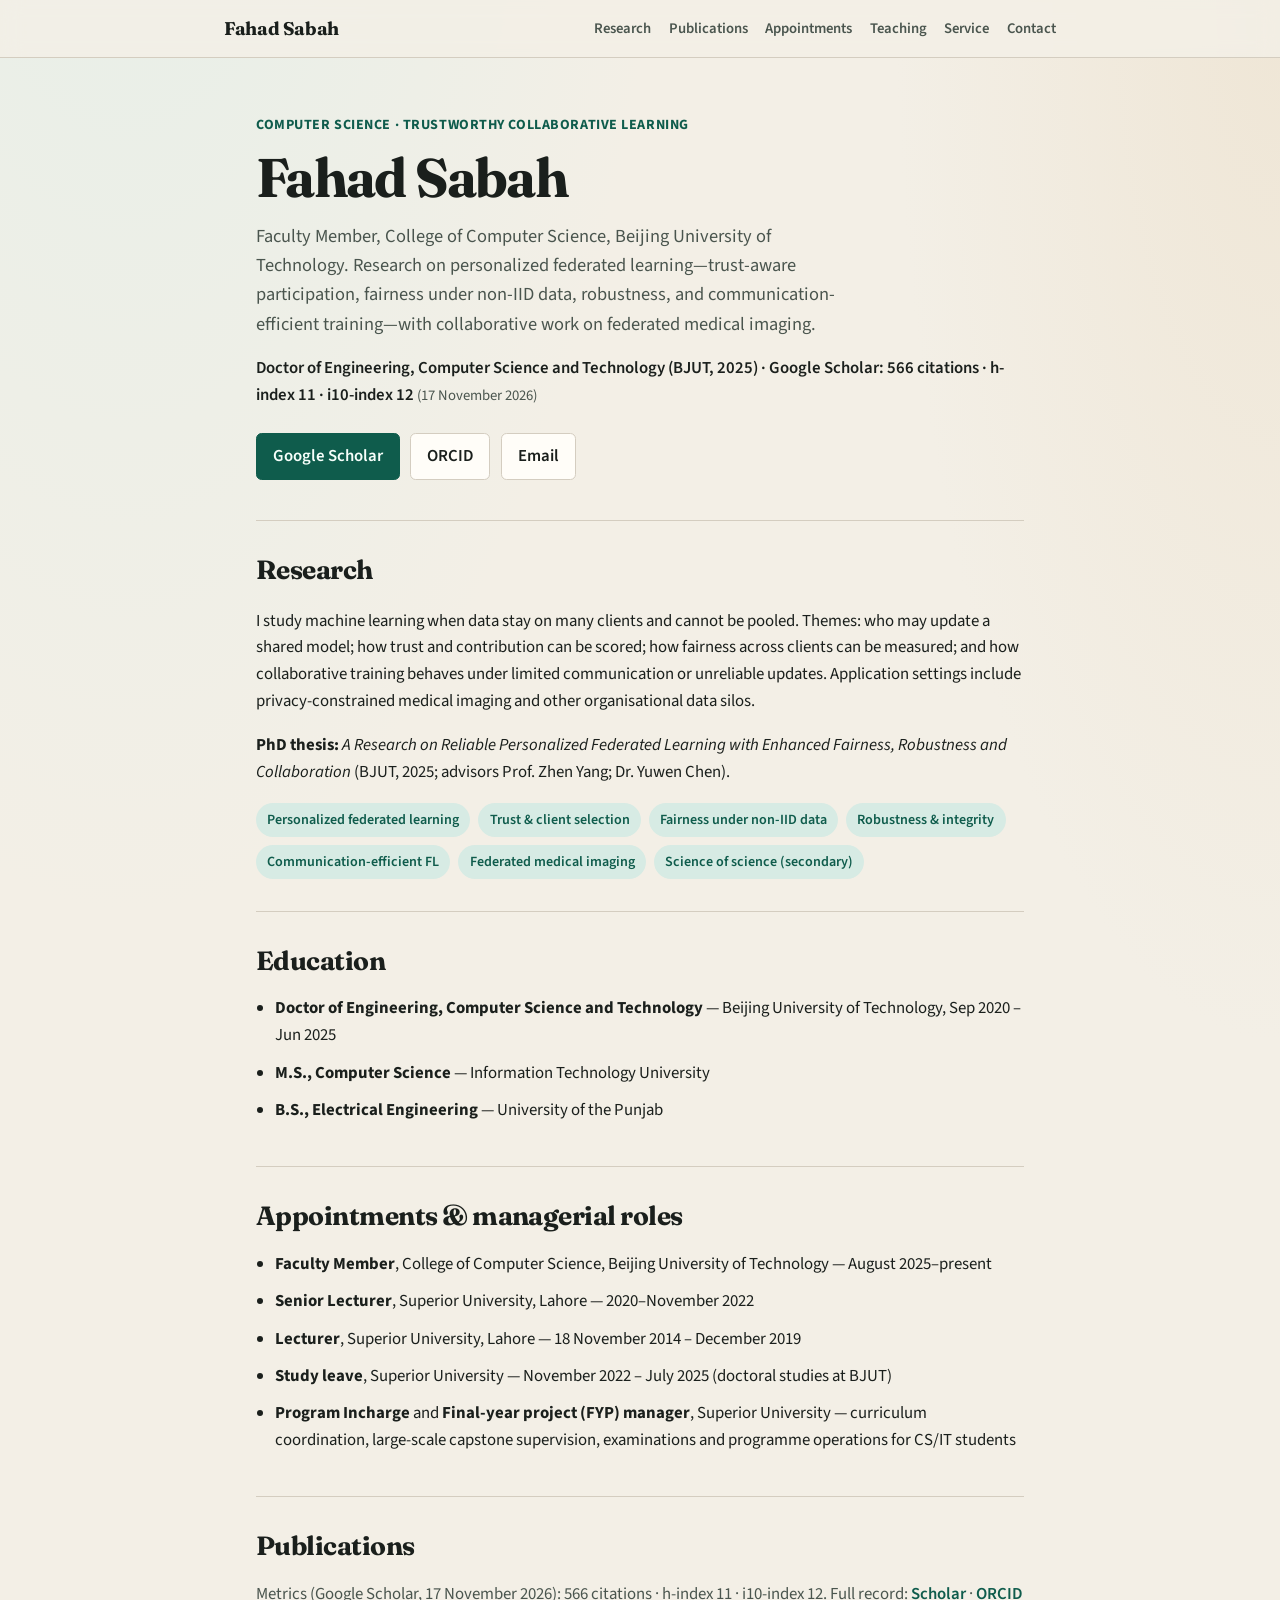
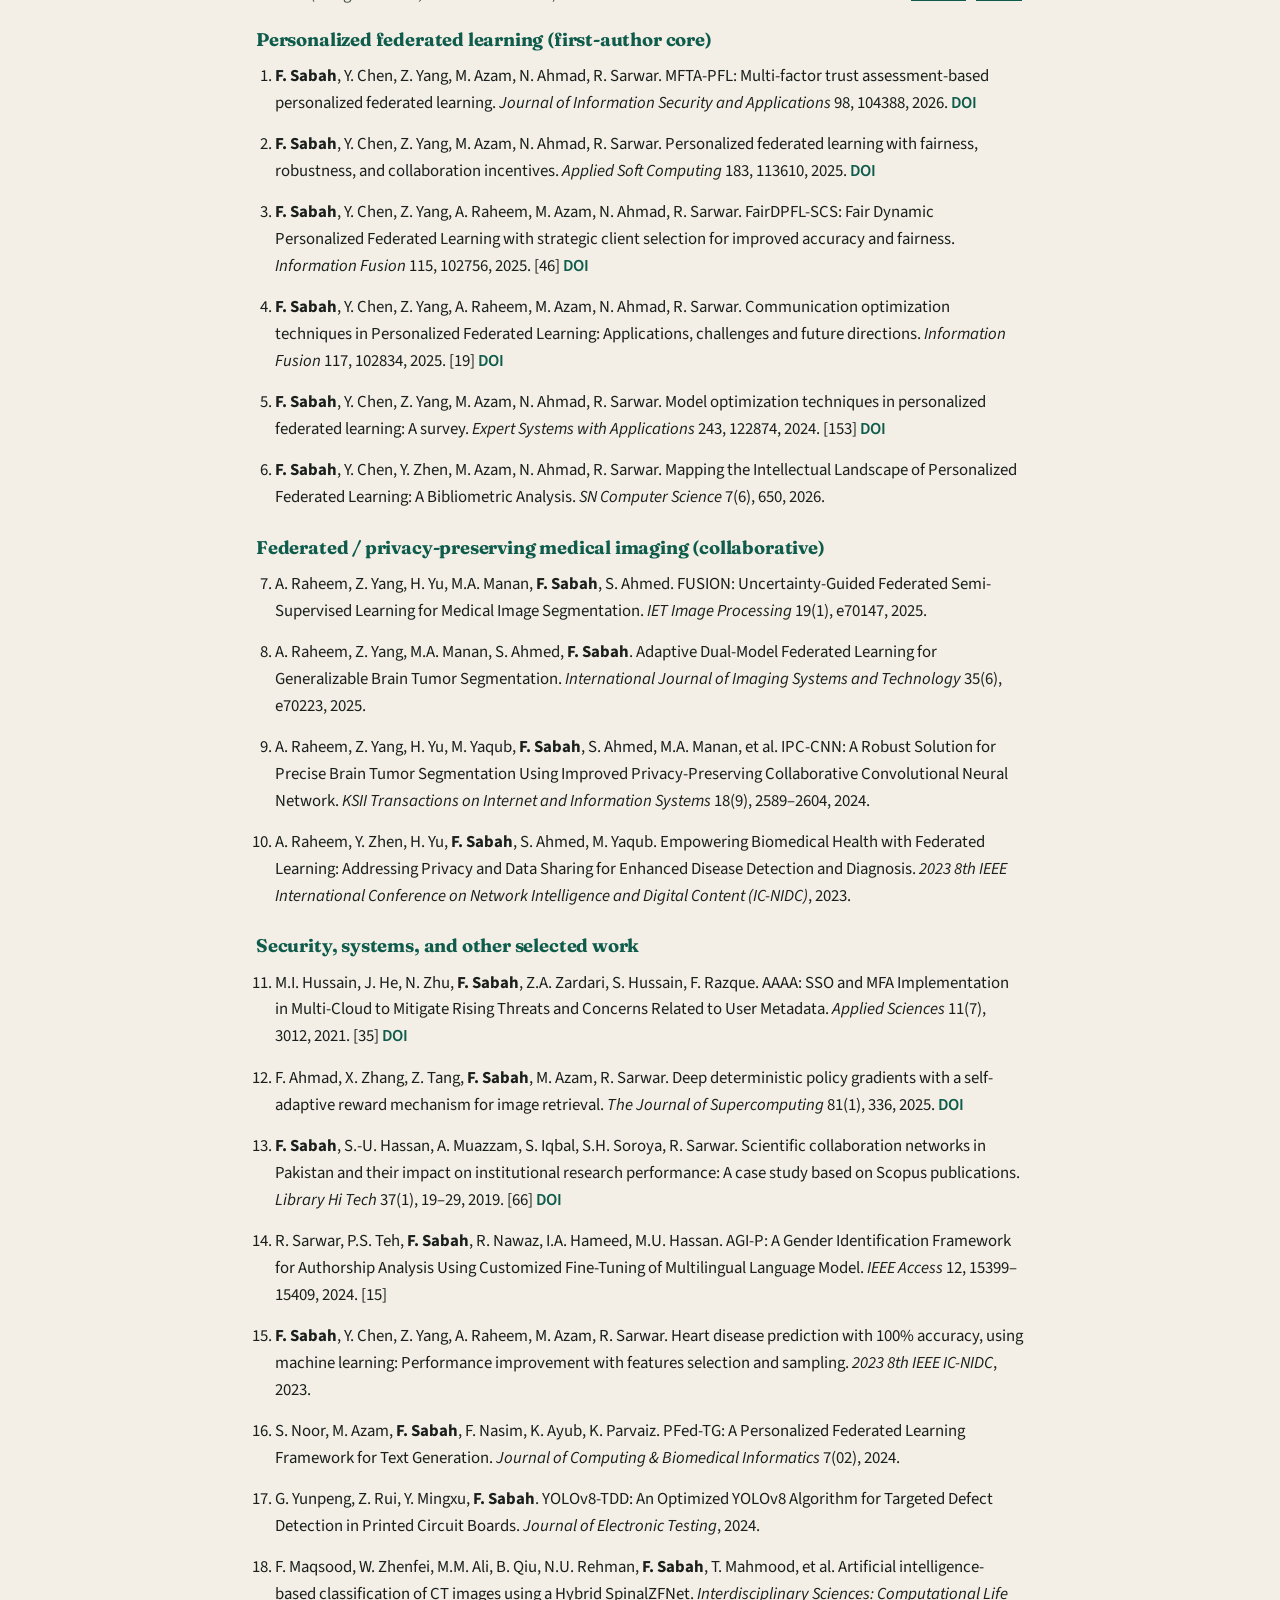
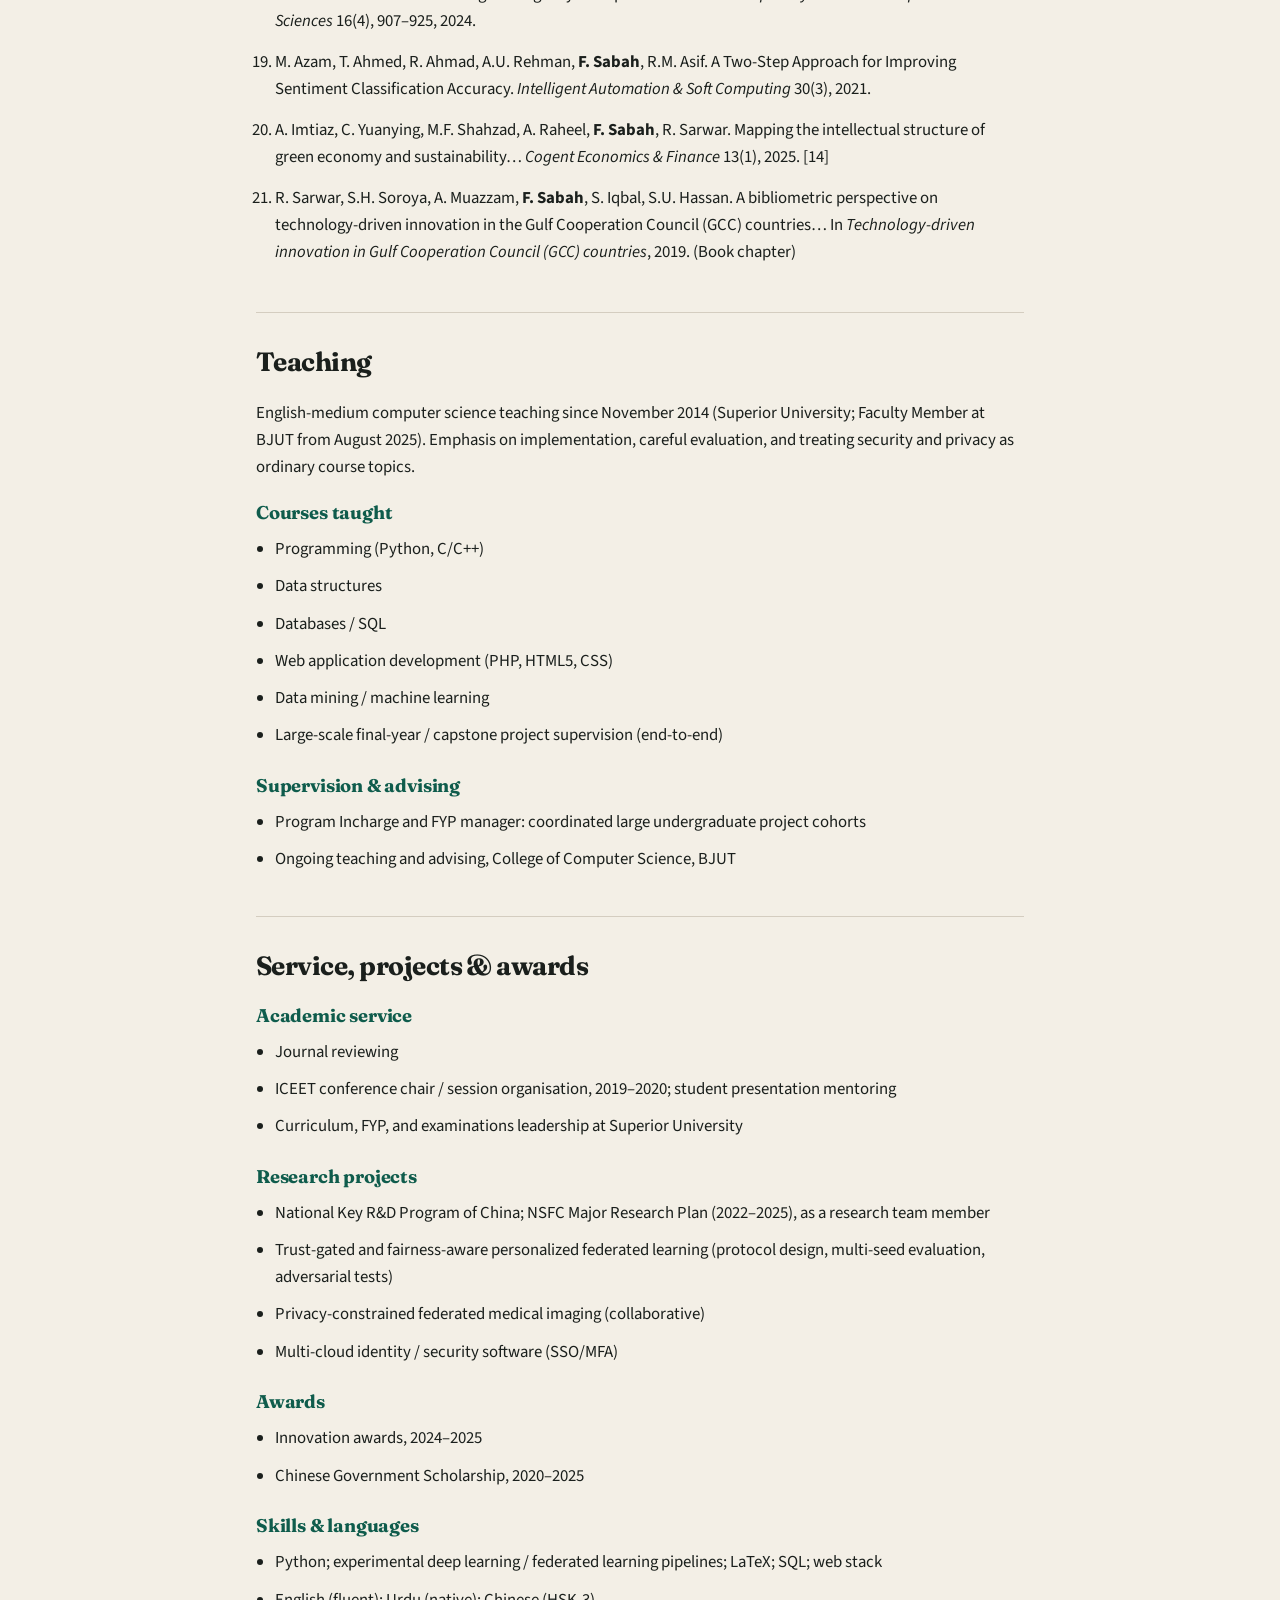
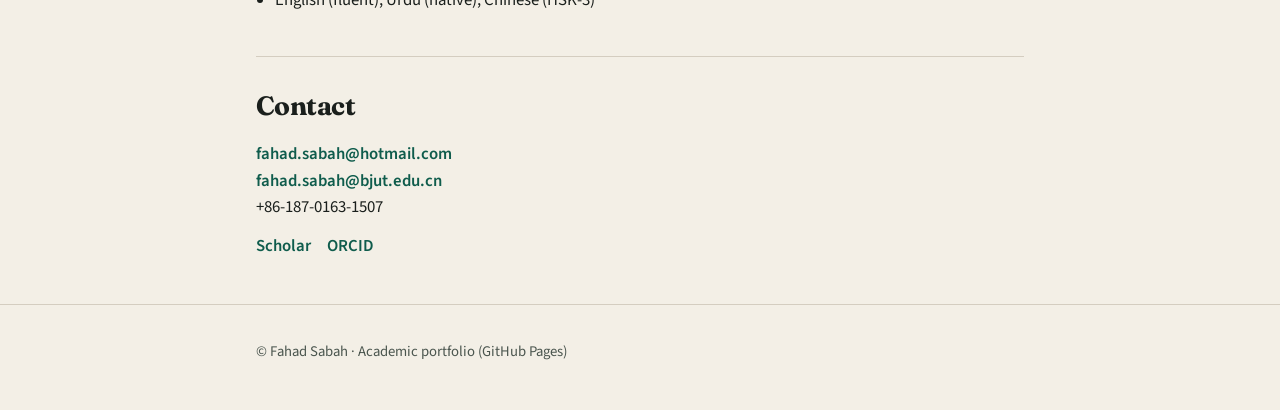
==== index.html @ 57307873 "Add academic portfolio site" ====
<!DOCTYPE html>
<html lang="en">
<head>
  <meta charset="utf-8" />
  <meta name="viewport" content="width=device-width, initial-scale=1" />
  <title>Fahad Sabah — Computer Science · Trustworthy Collaborative ML</title>
  <meta name="description" content="Fahad Sabah — Doctor of Engineering in Computer Science. Personalized federated learning, trust, fairness, and robustness. Faculty Member, Beijing University of Technology." />
  <link rel="preconnect" href="https://fonts.googleapis.com" />
  <link rel="preconnect" href="https://fonts.gstatic.com" crossorigin />
  <link href="https://fonts.googleapis.com/css2?family=Fraunces:opsz,wght@9..144,500;9..144,700&family=Source+Sans+3:wght@400;600;700&display=swap" rel="stylesheet" />
  <link rel="stylesheet" href="styles.css" />
</head>
<body>
  <header class="site-header">
    <div class="wrap">
      <p class="brand">Fahad Sabah</p>
      <nav aria-label="Primary">
        <a href="#research">Research</a>
        <a href="#publications">Publications</a>
        <a href="#appointments">Appointments</a>
        <a href="#teaching">Teaching</a>
        <a href="#service">Service</a>
        <a href="#contact">Contact</a>
      </nav>
    </div>
  </header>

  <main>
    <section class="hero wrap">
      <p class="eyebrow">Computer Science · Trustworthy Collaborative Learning</p>
      <h1>Fahad Sabah</h1>
      <p class="lede">
        Faculty Member, College of Computer Science, Beijing University of Technology.
        Research on personalized federated learning—trust-aware participation, fairness under non-IID data,
        robustness, and communication-efficient training—with collaborative work on federated medical imaging.
      </p>
      <p class="meta">
        Doctor of Engineering, Computer Science and Technology (BJUT, 2025) ·
        Google Scholar: 566 citations · h-index 11 · i10-index 12
        <span class="meta-note">(17 November 2026)</span>
      </p>
      <div class="cta">
        <a class="btn primary" href="https://scholar.google.com/citations?user=o41wvoGBicEC">Google Scholar</a>
        <a class="btn" href="https://orcid.org/0000-0003-1558-2616">ORCID</a>
        <a class="btn" href="mailto:fahad.sabah@hotmail.com">Email</a>
      </div>
    </section>

    <section id="research" class="wrap section">
      <h2>Research</h2>
      <p>
        I study machine learning when data stay on many clients and cannot be pooled.
        Themes: who may update a shared model; how trust and contribution can be scored;
        how fairness across clients can be measured; and how collaborative training behaves under
        limited communication or unreliable updates. Application settings include privacy-constrained
        medical imaging and other organisational data silos.
      </p>
      <p>
        <strong>PhD thesis:</strong>
        <em>A Research on Reliable Personalized Federated Learning with Enhanced Fairness, Robustness and Collaboration</em>
        (BJUT, 2025; advisors Prof. Zhen Yang; Dr. Yuwen Chen).
      </p>
      <ul class="chips">
        <li>Personalized federated learning</li>
        <li>Trust &amp; client selection</li>
        <li>Fairness under non-IID data</li>
        <li>Robustness &amp; integrity</li>
        <li>Communication-efficient FL</li>
        <li>Federated medical imaging</li>
        <li>Science of science (secondary)</li>
      </ul>
    </section>

    <section id="education" class="wrap section">
      <h2>Education</h2>
      <ul class="timeline">
        <li>
          <strong>Doctor of Engineering, Computer Science and Technology</strong> —
          Beijing University of Technology, Sep 2020 – Jun 2025
        </li>
        <li>
          <strong>M.S., Computer Science</strong> — Information Technology University
        </li>
        <li>
          <strong>B.S., Electrical Engineering</strong> — University of the Punjab
        </li>
      </ul>
    </section>

    <section id="appointments" class="wrap section">
      <h2>Appointments &amp; managerial roles</h2>
      <ul class="timeline">
        <li>
          <strong>Faculty Member</strong>, College of Computer Science, Beijing University of Technology —
          August 2025–present
        </li>
        <li>
          <strong>Senior Lecturer</strong>, Superior University, Lahore — 2020–November 2022
        </li>
        <li>
          <strong>Lecturer</strong>, Superior University, Lahore — 18 November 2014 – December 2019
        </li>
        <li>
          <strong>Study leave</strong>, Superior University — November 2022 – July 2025
          (doctoral studies at BJUT)
        </li>
        <li>
          <strong>Program Incharge</strong> and <strong>Final-year project (FYP) manager</strong>,
          Superior University — curriculum coordination, large-scale capstone supervision,
          examinations and programme operations for CS/IT students
        </li>
      </ul>
    </section>

    <section id="publications" class="wrap section">
      <h2>Publications</h2>
      <p class="more" style="margin-top:0">
        Metrics (Google Scholar, 17 November 2026): 566 citations · h-index 11 · i10-index 12.
        Full record:
        <a href="https://scholar.google.com/citations?user=o41wvoGBicEC">Scholar</a> ·
        <a href="https://orcid.org/0000-0003-1558-2616">ORCID</a>
      </p>

      <h3>Personalized federated learning (first-author core)</h3>
      <ol class="pubs">
        <li>
          <strong>F. Sabah</strong>, Y. Chen, Z. Yang, M. Azam, N. Ahmad, R. Sarwar.
          MFTA-PFL: Multi-factor trust assessment-based personalized federated learning.
          <em>Journal of Information Security and Applications</em> 98, 104388, 2026.
          <a href="https://doi.org/10.1016/j.jisa.2026.104388">DOI</a>
        </li>
        <li>
          <strong>F. Sabah</strong>, Y. Chen, Z. Yang, M. Azam, N. Ahmad, R. Sarwar.
          Personalized federated learning with fairness, robustness, and collaboration incentives.
          <em>Applied Soft Computing</em> 183, 113610, 2025.
          <a href="https://doi.org/10.1016/j.asoc.2025.113610">DOI</a>
        </li>
        <li>
          <strong>F. Sabah</strong>, Y. Chen, Z. Yang, A. Raheem, M. Azam, N. Ahmad, R. Sarwar.
          FairDPFL-SCS: Fair Dynamic Personalized Federated Learning with strategic client selection for improved accuracy and fairness.
          <em>Information Fusion</em> 115, 102756, 2025. [46]
          <a href="https://doi.org/10.1016/j.inffus.2024.102756">DOI</a>
        </li>
        <li>
          <strong>F. Sabah</strong>, Y. Chen, Z. Yang, A. Raheem, M. Azam, N. Ahmad, R. Sarwar.
          Communication optimization techniques in Personalized Federated Learning: Applications, challenges and future directions.
          <em>Information Fusion</em> 117, 102834, 2025. [19]
          <a href="https://doi.org/10.1016/j.inffus.2024.102834">DOI</a>
        </li>
        <li>
          <strong>F. Sabah</strong>, Y. Chen, Z. Yang, M. Azam, N. Ahmad, R. Sarwar.
          Model optimization techniques in personalized federated learning: A survey.
          <em>Expert Systems with Applications</em> 243, 122874, 2024. [153]
          <a href="https://doi.org/10.1016/j.eswa.2023.122874">DOI</a>
        </li>
        <li>
          <strong>F. Sabah</strong>, Y. Chen, Y. Zhen, M. Azam, N. Ahmad, R. Sarwar.
          Mapping the Intellectual Landscape of Personalized Federated Learning: A Bibliometric Analysis.
          <em>SN Computer Science</em> 7(6), 650, 2026.
        </li>
      </ol>

      <h3>Federated / privacy-preserving medical imaging (collaborative)</h3>
      <ol class="pubs" start="7">
        <li>
          A. Raheem, Z. Yang, H. Yu, M.A. Manan, <strong>F. Sabah</strong>, S. Ahmed.
          FUSION: Uncertainty-Guided Federated Semi-Supervised Learning for Medical Image Segmentation.
          <em>IET Image Processing</em> 19(1), e70147, 2025.
        </li>
        <li>
          A. Raheem, Z. Yang, M.A. Manan, S. Ahmed, <strong>F. Sabah</strong>.
          Adaptive Dual-Model Federated Learning for Generalizable Brain Tumor Segmentation.
          <em>International Journal of Imaging Systems and Technology</em> 35(6), e70223, 2025.
        </li>
        <li>
          A. Raheem, Z. Yang, H. Yu, M. Yaqub, <strong>F. Sabah</strong>, S. Ahmed, M.A. Manan, et al.
          IPC-CNN: A Robust Solution for Precise Brain Tumor Segmentation Using Improved Privacy-Preserving Collaborative Convolutional Neural Network.
          <em>KSII Transactions on Internet and Information Systems</em> 18(9), 2589–2604, 2024.
        </li>
        <li>
          A. Raheem, Y. Zhen, H. Yu, <strong>F. Sabah</strong>, S. Ahmed, M. Yaqub.
          Empowering Biomedical Health with Federated Learning: Addressing Privacy and Data Sharing for Enhanced Disease Detection and Diagnosis.
          <em>2023 8th IEEE International Conference on Network Intelligence and Digital Content (IC-NIDC)</em>, 2023.
        </li>
      </ol>

      <h3>Security, systems, and other selected work</h3>
      <ol class="pubs" start="11">
        <li>
          M.I. Hussain, J. He, N. Zhu, <strong>F. Sabah</strong>, Z.A. Zardari, S. Hussain, F. Razque.
          AAAA: SSO and MFA Implementation in Multi-Cloud to Mitigate Rising Threats and Concerns Related to User Metadata.
          <em>Applied Sciences</em> 11(7), 3012, 2021. [35]
          <a href="https://doi.org/10.3390/app11073012">DOI</a>
        </li>
        <li>
          F. Ahmad, X. Zhang, Z. Tang, <strong>F. Sabah</strong>, M. Azam, R. Sarwar.
          Deep deterministic policy gradients with a self-adaptive reward mechanism for image retrieval.
          <em>The Journal of Supercomputing</em> 81(1), 336, 2025.
          <a href="https://doi.org/10.1007/s11227-024-06764-9">DOI</a>
        </li>
        <li>
          <strong>F. Sabah</strong>, S.-U. Hassan, A. Muazzam, S. Iqbal, S.H. Soroya, R. Sarwar.
          Scientific collaboration networks in Pakistan and their impact on institutional research performance: A case study based on Scopus publications.
          <em>Library Hi Tech</em> 37(1), 19–29, 2019. [66]
          <a href="https://doi.org/10.1108/LHT-03-2018-0036">DOI</a>
        </li>
        <li>
          R. Sarwar, P.S. Teh, <strong>F. Sabah</strong>, R. Nawaz, I.A. Hameed, M.U. Hassan.
          AGI-P: A Gender Identification Framework for Authorship Analysis Using Customized Fine-Tuning of Multilingual Language Model.
          <em>IEEE Access</em> 12, 15399–15409, 2024. [15]
        </li>
        <li>
          <strong>F. Sabah</strong>, Y. Chen, Z. Yang, A. Raheem, M. Azam, R. Sarwar.
          Heart disease prediction with 100% accuracy, using machine learning: Performance improvement with features selection and sampling.
          <em>2023 8th IEEE IC-NIDC</em>, 2023.
        </li>
        <li>
          S. Noor, M. Azam, <strong>F. Sabah</strong>, F. Nasim, K. Ayub, K. Parvaiz.
          PFed-TG: A Personalized Federated Learning Framework for Text Generation.
          <em>Journal of Computing &amp; Biomedical Informatics</em> 7(02), 2024.
        </li>
        <li>
          G. Yunpeng, Z. Rui, Y. Mingxu, <strong>F. Sabah</strong>.
          YOLOv8-TDD: An Optimized YOLOv8 Algorithm for Targeted Defect Detection in Printed Circuit Boards.
          <em>Journal of Electronic Testing</em>, 2024.
        </li>
        <li>
          F. Maqsood, W. Zhenfei, M.M. Ali, B. Qiu, N.U. Rehman, <strong>F. Sabah</strong>, T. Mahmood, et al.
          Artificial intelligence-based classification of CT images using a Hybrid SpinalZFNet.
          <em>Interdisciplinary Sciences: Computational Life Sciences</em> 16(4), 907–925, 2024.
        </li>
        <li>
          M. Azam, T. Ahmed, R. Ahmad, A.U. Rehman, <strong>F. Sabah</strong>, R.M. Asif.
          A Two-Step Approach for Improving Sentiment Classification Accuracy.
          <em>Intelligent Automation &amp; Soft Computing</em> 30(3), 2021.
        </li>
        <li>
          A. Imtiaz, C. Yuanying, M.F. Shahzad, A. Raheel, <strong>F. Sabah</strong>, R. Sarwar.
          Mapping the intellectual structure of green economy and sustainability…
          <em>Cogent Economics &amp; Finance</em> 13(1), 2025. [14]
        </li>
        <li>
          R. Sarwar, S.H. Soroya, A. Muazzam, <strong>F. Sabah</strong>, S. Iqbal, S.U. Hassan.
          A bibliometric perspective on technology-driven innovation in the Gulf Cooperation Council (GCC) countries…
          In <em>Technology-driven innovation in Gulf Cooperation Council (GCC) countries</em>, 2019. (Book chapter)
        </li>
      </ol>
    </section>

    <section id="teaching" class="wrap section">
      <h2>Teaching</h2>
      <p>
        English-medium computer science teaching since November 2014 (Superior University;
        Faculty Member at BJUT from August 2025). Emphasis on implementation, careful evaluation,
        and treating security and privacy as ordinary course topics.
      </p>
      <h3>Courses taught</h3>
      <ul class="timeline">
        <li>Programming (Python, C/C++)</li>
        <li>Data structures</li>
        <li>Databases / SQL</li>
        <li>Web application development (PHP, HTML5, CSS)</li>
        <li>Data mining / machine learning</li>
        <li>Large-scale final-year / capstone project supervision (end-to-end)</li>
      </ul>
      <h3>Supervision &amp; advising</h3>
      <ul class="timeline">
        <li>Program Incharge and FYP manager: coordinated large undergraduate project cohorts</li>
        <li>Ongoing teaching and advising, College of Computer Science, BJUT</li>
      </ul>
    </section>

    <section id="service" class="wrap section">
      <h2>Service, projects &amp; awards</h2>
      <h3>Academic service</h3>
      <ul class="timeline">
        <li>Journal reviewing</li>
        <li>ICEET conference chair / session organisation, 2019–2020; student presentation mentoring</li>
        <li>Curriculum, FYP, and examinations leadership at Superior University</li>
      </ul>
      <h3>Research projects</h3>
      <ul class="timeline">
        <li>
          National Key R&amp;D Program of China; NSFC Major Research Plan (2022–2025),
          as a research team member
        </li>
        <li>
          Trust-gated and fairness-aware personalized federated learning
          (protocol design, multi-seed evaluation, adversarial tests)
        </li>
        <li>Privacy-constrained federated medical imaging (collaborative)</li>
        <li>Multi-cloud identity / security software (SSO/MFA)</li>
      </ul>
      <h3>Awards</h3>
      <ul class="timeline">
        <li>Innovation awards, 2024–2025</li>
        <li>Chinese Government Scholarship, 2020–2025</li>
      </ul>
      <h3>Skills &amp; languages</h3>
      <ul class="timeline">
        <li>Python; experimental deep learning / federated learning pipelines; LaTeX; SQL; web stack</li>
        <li>English (fluent); Urdu (native); Chinese (HSK-3)</li>
      </ul>
    </section>

    <section id="contact" class="wrap section contact">
      <h2>Contact</h2>
      <p>
        <a href="mailto:fahad.sabah@hotmail.com">fahad.sabah@hotmail.com</a><br />
        <a href="mailto:fahad.sabah@bjut.edu.cn">fahad.sabah@bjut.edu.cn</a><br />
        +86-187-0163-1507
      </p>
      <p class="profiles">
        <a href="https://scholar.google.com/citations?user=o41wvoGBicEC">Scholar</a>
        <a href="https://orcid.org/0000-0003-1558-2616">ORCID</a>
      </p>
    </section>
  </main>

  <footer class="site-footer">
    <div class="wrap">
      <p>© Fahad Sabah · Academic portfolio (GitHub Pages)</p>
    </div>
  </footer>
</body>
</html>
---- styles.css ----
:root {
  --ink: #1a1f1c;
  --muted: #4a554e;
  --paper: #f3efe6;
  --panel: #fffdf8;
  --line: #d4cdc0;
  --accent: #0f5c4c;
  --accent-soft: #d7ebe4;
  --max: 48rem;
}

*,
*::before,
*::after {
  box-sizing: border-box;
}

html {
  scroll-behavior: smooth;
}

body {
  margin: 0;
  font-family: "Source Sans 3", "Segoe UI", sans-serif;
  font-size: 1.05rem;
  line-height: 1.6;
  color: var(--ink);
  background:
    radial-gradient(ellipse 80% 50% at 10% -10%, #e4efe9 0%, transparent 55%),
    radial-gradient(ellipse 60% 40% at 100% 0%, #efe6d6 0%, transparent 50%),
    var(--paper);
}

.wrap {
  width: min(100% - 2rem, var(--max));
  margin-inline: auto;
}

.site-header {
  position: sticky;
  top: 0;
  z-index: 10;
  backdrop-filter: blur(10px);
  background: color-mix(in srgb, var(--paper) 88%, transparent);
  border-bottom: 1px solid var(--line);
}

.site-header .wrap {
  display: flex;
  align-items: center;
  justify-content: space-between;
  gap: 1rem;
  padding: 0.85rem 0;
  width: min(100% - 2rem, 52rem);
}

.brand {
  margin: 0;
  font-family: Fraunces, Georgia, serif;
  font-weight: 700;
  font-size: 1.15rem;
  letter-spacing: -0.02em;
}

nav {
  display: flex;
  flex-wrap: wrap;
  gap: 0.85rem 1.1rem;
}

nav a {
  color: var(--muted);
  text-decoration: none;
  font-weight: 600;
  font-size: 0.92rem;
}

nav a:hover {
  color: var(--accent);
}

.hero {
  padding: 3.5rem 0 2.5rem;
}

.eyebrow {
  margin: 0 0 0.75rem;
  color: var(--accent);
  font-weight: 700;
  font-size: 0.88rem;
  letter-spacing: 0.04em;
  text-transform: uppercase;
}

h1 {
  margin: 0 0 0.85rem;
  font-family: Fraunces, Georgia, serif;
  font-size: clamp(2.4rem, 6vw, 3.4rem);
  line-height: 1.1;
  letter-spacing: -0.03em;
}

.lede {
  margin: 0 0 1rem;
  font-size: 1.15rem;
  color: var(--muted);
  max-width: 38rem;
}

.meta {
  margin: 0 0 1.5rem;
  color: var(--ink);
  font-weight: 600;
}

.meta-note {
  display: inline-block;
  font-weight: 400;
  color: var(--muted);
  font-size: 0.92rem;
}

.cta {
  display: flex;
  flex-wrap: wrap;
  gap: 0.65rem;
}

.btn {
  display: inline-block;
  padding: 0.55rem 1rem;
  border: 1px solid var(--line);
  border-radius: 0.35rem;
  background: var(--panel);
  color: var(--ink);
  text-decoration: none;
  font-weight: 600;
}

.btn:hover {
  border-color: var(--accent);
  color: var(--accent);
}

.btn.primary {
  background: var(--accent);
  border-color: var(--accent);
  color: #f7fffb;
}

.btn.primary:hover {
  filter: brightness(1.08);
  color: #fff;
}

.section {
  padding: 1.75rem 0 2rem;
  border-top: 1px solid var(--line);
}

h2 {
  margin: 0 0 0.85rem;
  font-family: Fraunces, Georgia, serif;
  font-size: 1.65rem;
  letter-spacing: -0.02em;
}

h3 {
  margin: 1.35rem 0 0.55rem;
  font-family: Fraunces, Georgia, serif;
  font-size: 1.15rem;
  letter-spacing: -0.01em;
  color: var(--accent);
}

.section h3:first-of-type {
  margin-top: 0.85rem;
}

.chips {
  display: flex;
  flex-wrap: wrap;
  gap: 0.5rem;
  list-style: none;
  padding: 0;
  margin: 1.1rem 0 0;
}

.chips li {
  padding: 0.35rem 0.7rem;
  background: var(--accent-soft);
  color: var(--accent);
  border-radius: 999px;
  font-size: 0.88rem;
  font-weight: 600;
}

.pubs {
  margin: 0;
  padding-left: 1.2rem;
}

.pubs li {
  margin-bottom: 0.9rem;
}

.pubs a {
  color: var(--accent);
  font-weight: 600;
  text-decoration: none;
}

.pubs a:hover {
  text-decoration: underline;
}

.more {
  margin-top: 1rem;
  color: var(--muted);
}

.more a {
  color: var(--accent);
  font-weight: 600;
}

.timeline {
  margin: 0;
  padding-left: 1.2rem;
}

.timeline li {
  margin-bottom: 0.65rem;
}

.contact p {
  margin: 0 0 0.75rem;
}

.contact a {
  color: var(--accent);
  font-weight: 600;
  text-decoration: none;
}

.profiles {
  display: flex;
  gap: 1rem;
}

.site-footer {
  border-top: 1px solid var(--line);
  padding: 1.25rem 0 2rem;
  color: var(--muted);
  font-size: 0.92rem;
}

@media (max-width: 640px) {
  .site-header .wrap {
    flex-direction: column;
    align-items: flex-start;
  }

  .hero {
    padding-top: 2.25rem;
  }
}
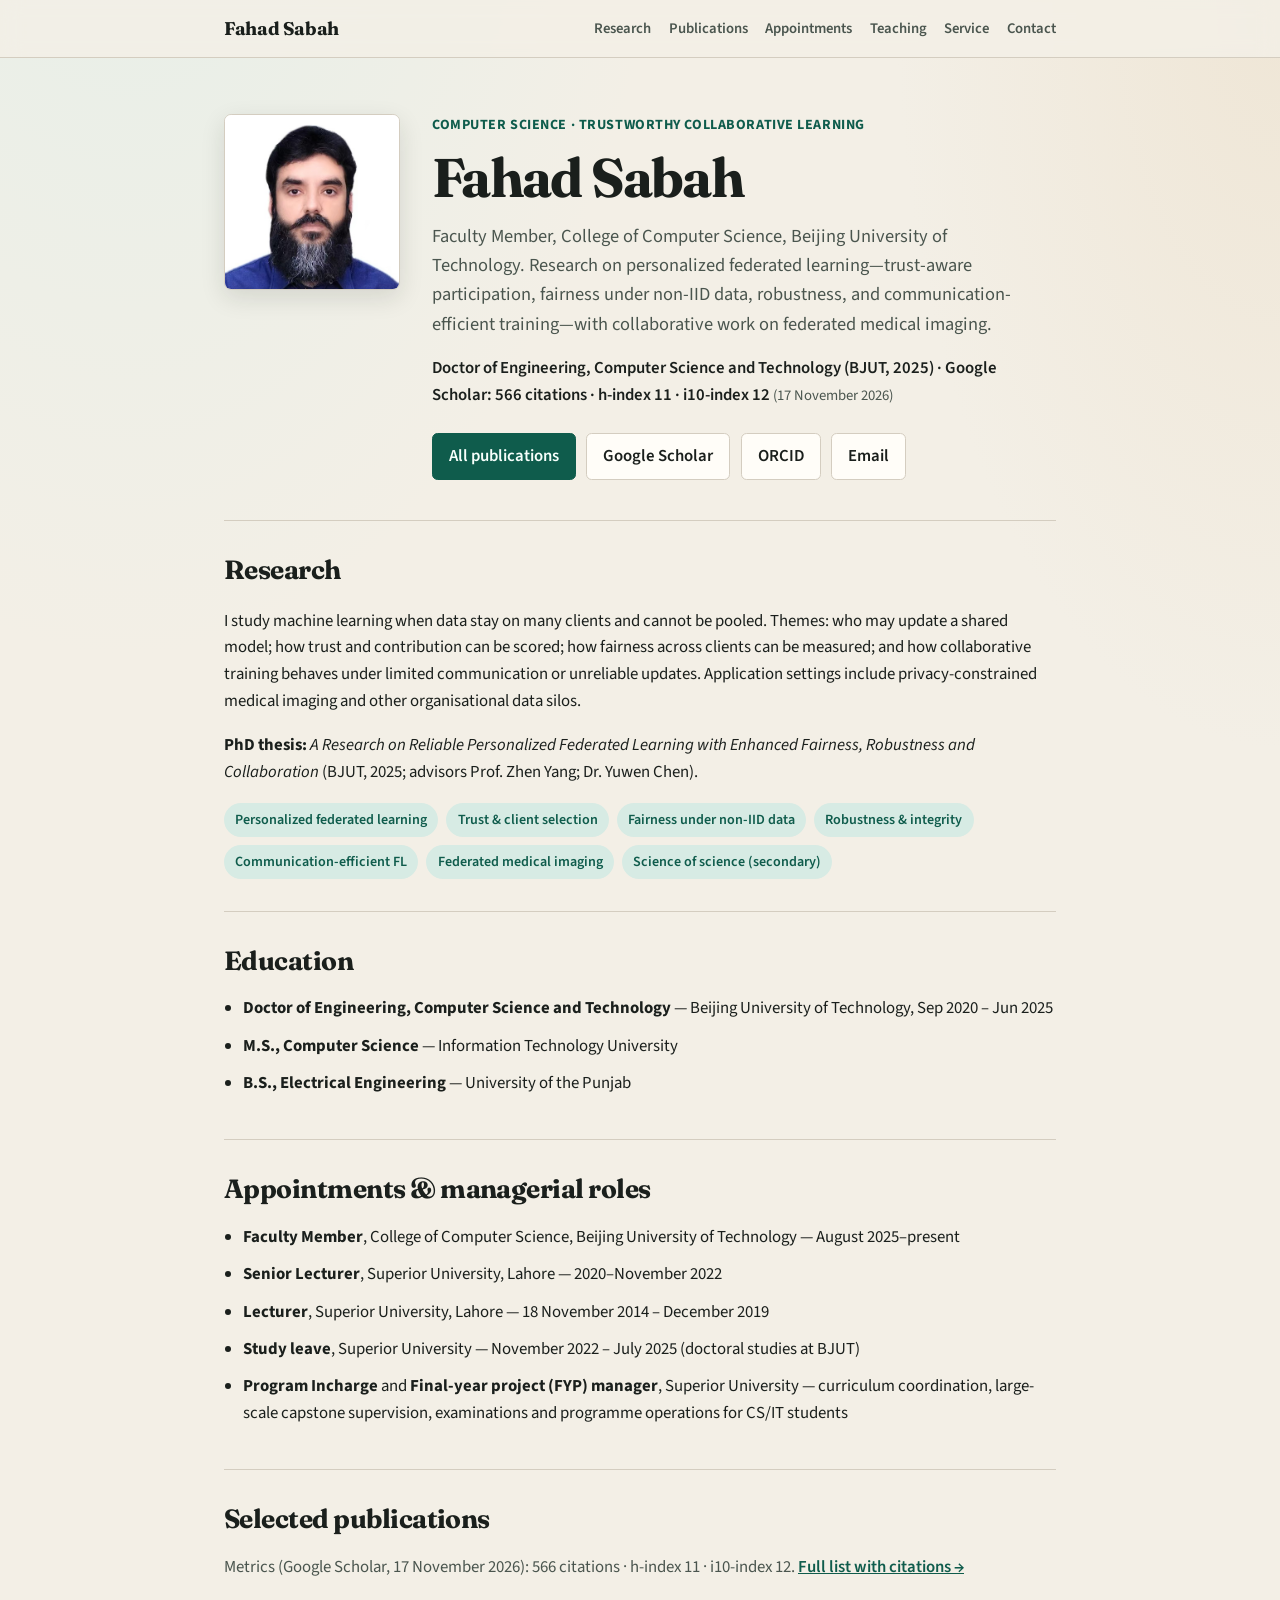
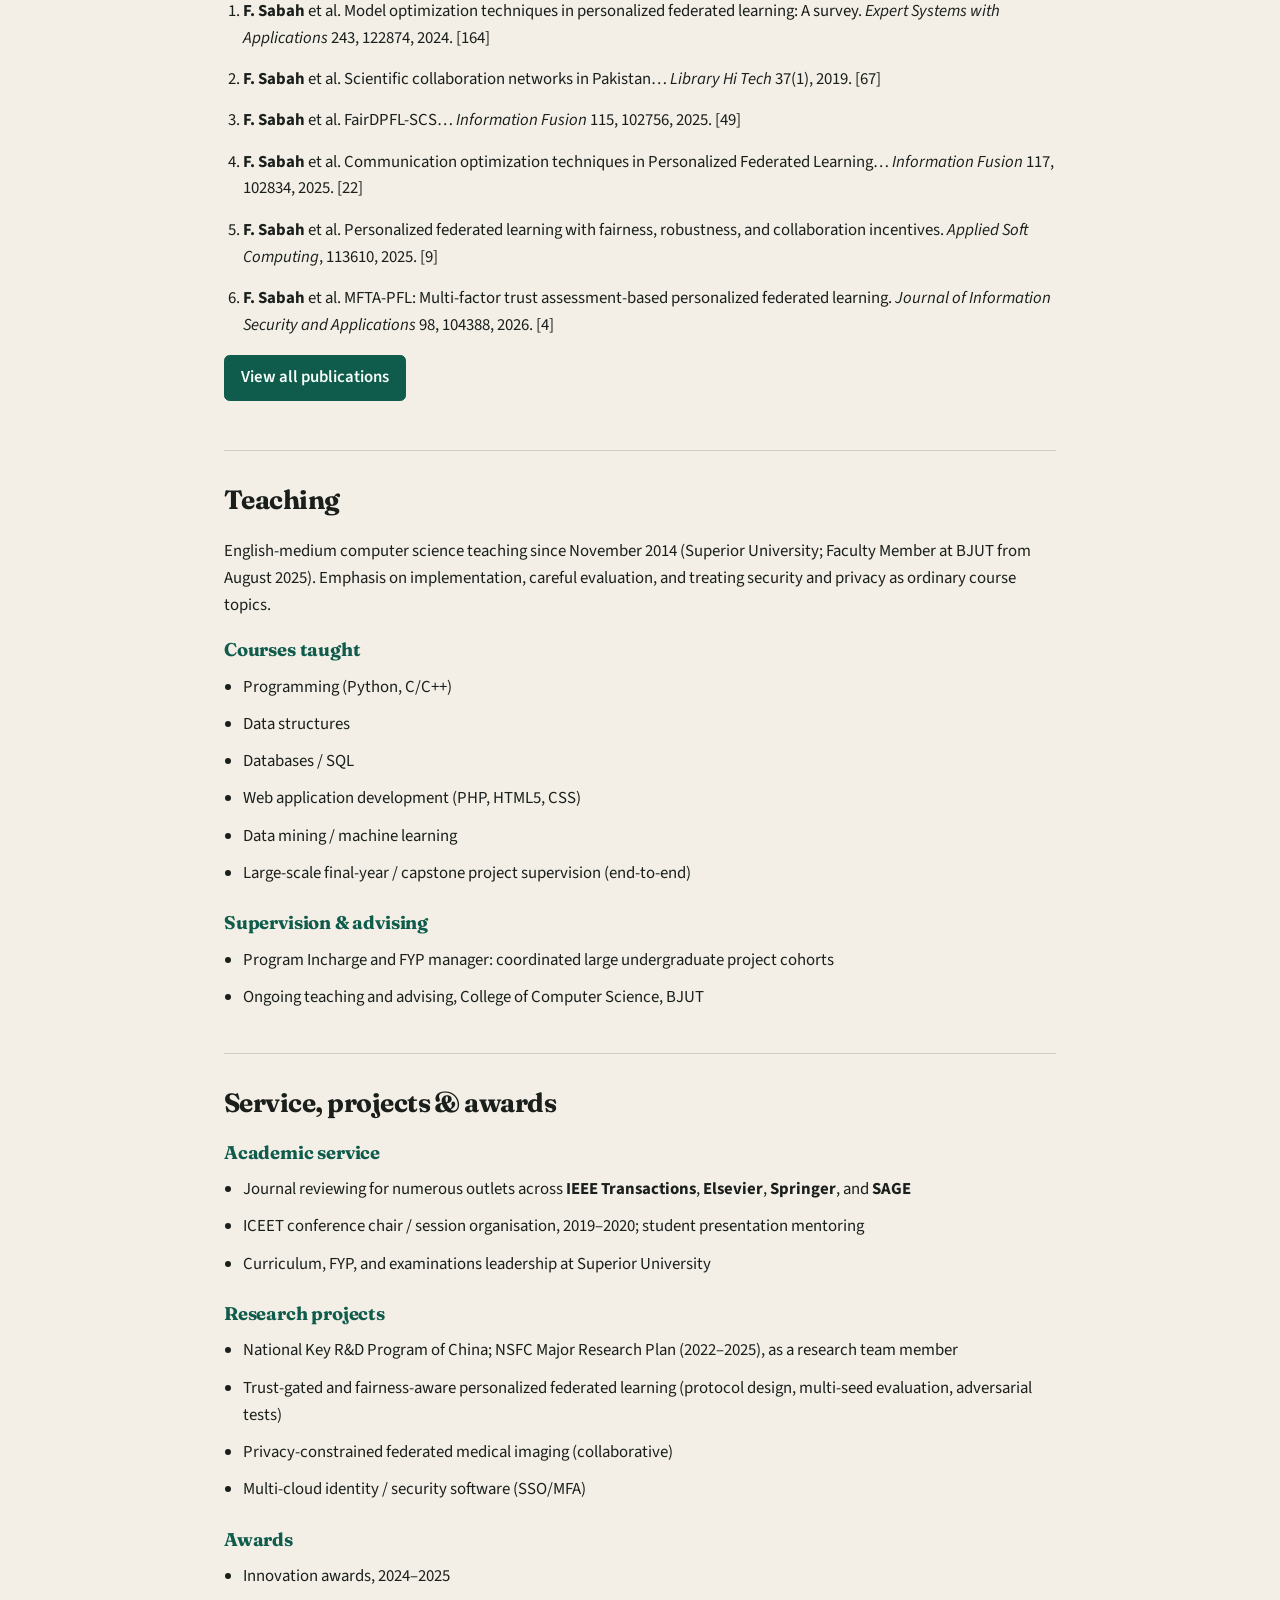
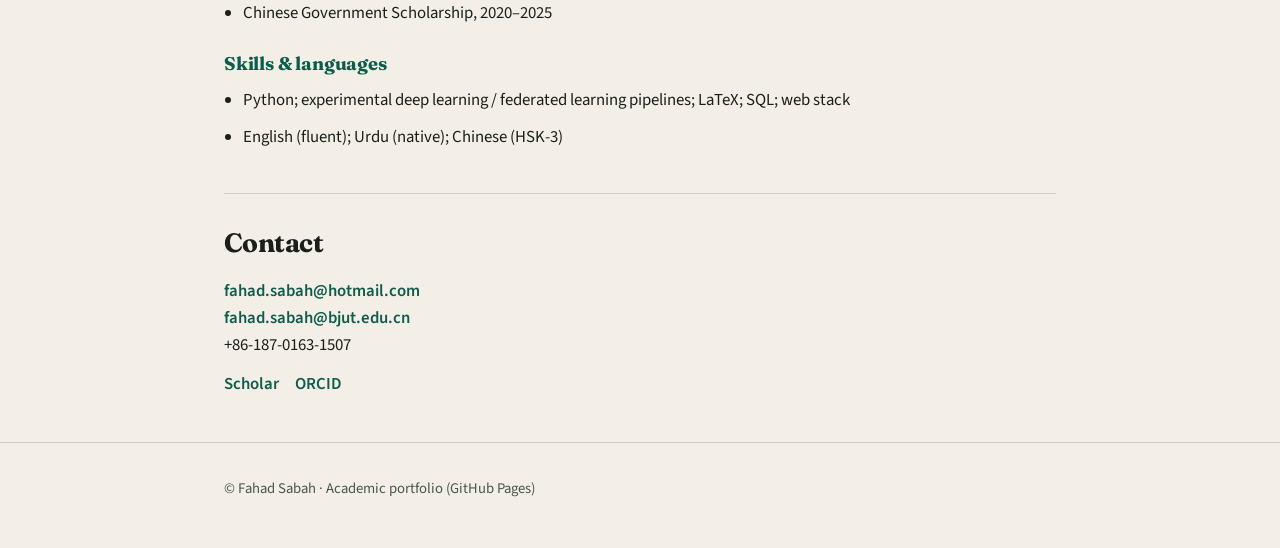
==== commit c57da9d7: "Year-wise publications, photo, reviewing detail" ====
--- a/index.html
+++ b/index.html
@@ -13,10 +13,10 @@
 <body>
   <header class="site-header">
     <div class="wrap">
-      <p class="brand">Fahad Sabah</p>
+      <p class="brand"><a href="index.html">Fahad Sabah</a></p>
       <nav aria-label="Primary">
         <a href="#research">Research</a>
-        <a href="#publications">Publications</a>
+        <a href="publications.html">Publications</a>
         <a href="#appointments">Appointments</a>
         <a href="#teaching">Teaching</a>
         <a href="#service">Service</a>
@@ -26,23 +26,27 @@
   </header>
 
   <main>
-    <section class="hero wrap">
-      <p class="eyebrow">Computer Science · Trustworthy Collaborative Learning</p>
-      <h1>Fahad Sabah</h1>
-      <p class="lede">
-        Faculty Member, College of Computer Science, Beijing University of Technology.
-        Research on personalized federated learning—trust-aware participation, fairness under non-IID data,
-        robustness, and communication-efficient training—with collaborative work on federated medical imaging.
-      </p>
-      <p class="meta">
-        Doctor of Engineering, Computer Science and Technology (BJUT, 2025) ·
-        Google Scholar: 566 citations · h-index 11 · i10-index 12
-        <span class="meta-note">(17 November 2026)</span>
-      </p>
-      <div class="cta">
-        <a class="btn primary" href="https://scholar.google.com/citations?user=o41wvoGBicEC">Google Scholar</a>
-        <a class="btn" href="https://orcid.org/0000-0003-1558-2616">ORCID</a>
-        <a class="btn" href="mailto:fahad.sabah@hotmail.com">Email</a>
+    <section class="hero wrap hero-with-photo">
+      <img class="portrait" src="photo.jpg" width="200" height="200" alt="Portrait of Fahad Sabah" />
+      <div class="hero-text">
+        <p class="eyebrow">Computer Science · Trustworthy Collaborative Learning</p>
+        <h1>Fahad Sabah</h1>
+        <p class="lede">
+          Faculty Member, College of Computer Science, Beijing University of Technology.
+          Research on personalized federated learning—trust-aware participation, fairness under non-IID data,
+          robustness, and communication-efficient training—with collaborative work on federated medical imaging.
+        </p>
+        <p class="meta">
+          Doctor of Engineering, Computer Science and Technology (BJUT, 2025) ·
+          Google Scholar: 566 citations · h-index 11 · i10-index 12
+          <span class="meta-note">(17 November 2026)</span>
+        </p>
+        <div class="cta">
+          <a class="btn primary" href="publications.html">All publications</a>
+          <a class="btn" href="https://scholar.google.com/citations?user=o41wvoGBicEC">Google Scholar</a>
+          <a class="btn" href="https://orcid.org/0000-0003-1558-2616">ORCID</a>
+          <a class="btn" href="mailto:fahad.sabah@hotmail.com">Email</a>
+        </div>
       </div>
     </section>
 
@@ -113,138 +117,44 @@
     </section>
 
     <section id="publications" class="wrap section">
-      <h2>Publications</h2>
+      <h2>Selected publications</h2>
       <p class="more" style="margin-top:0">
         Metrics (Google Scholar, 17 November 2026): 566 citations · h-index 11 · i10-index 12.
-        Full record:
-        <a href="https://scholar.google.com/citations?user=o41wvoGBicEC">Scholar</a> ·
-        <a href="https://orcid.org/0000-0003-1558-2616">ORCID</a>
-      </p>
-
-      <h3>Personalized federated learning (first-author core)</h3>
+        <a href="publications.html">Full list with citations →</a>
+      </p>
       <ol class="pubs">
         <li>
-          <strong>F. Sabah</strong>, Y. Chen, Z. Yang, M. Azam, N. Ahmad, R. Sarwar.
+          <strong>F. Sabah</strong> et al.
+          Model optimization techniques in personalized federated learning: A survey.
+          <em>Expert Systems with Applications</em> 243, 122874, 2024. [164]
+        </li>
+        <li>
+          <strong>F. Sabah</strong> et al.
+          Scientific collaboration networks in Pakistan…
+          <em>Library Hi Tech</em> 37(1), 2019. [67]
+        </li>
+        <li>
+          <strong>F. Sabah</strong> et al.
+          FairDPFL-SCS…
+          <em>Information Fusion</em> 115, 102756, 2025. [49]
+        </li>
+        <li>
+          <strong>F. Sabah</strong> et al.
+          Communication optimization techniques in Personalized Federated Learning…
+          <em>Information Fusion</em> 117, 102834, 2025. [22]
+        </li>
+        <li>
+          <strong>F. Sabah</strong> et al.
+          Personalized federated learning with fairness, robustness, and collaboration incentives.
+          <em>Applied Soft Computing</em>, 113610, 2025. [9]
+        </li>
+        <li>
+          <strong>F. Sabah</strong> et al.
           MFTA-PFL: Multi-factor trust assessment-based personalized federated learning.
-          <em>Journal of Information Security and Applications</em> 98, 104388, 2026.
-          <a href="https://doi.org/10.1016/j.jisa.2026.104388">DOI</a>
-        </li>
-        <li>
-          <strong>F. Sabah</strong>, Y. Chen, Z. Yang, M. Azam, N. Ahmad, R. Sarwar.
-          Personalized federated learning with fairness, robustness, and collaboration incentives.
-          <em>Applied Soft Computing</em> 183, 113610, 2025.
-          <a href="https://doi.org/10.1016/j.asoc.2025.113610">DOI</a>
-        </li>
-        <li>
-          <strong>F. Sabah</strong>, Y. Chen, Z. Yang, A. Raheem, M. Azam, N. Ahmad, R. Sarwar.
-          FairDPFL-SCS: Fair Dynamic Personalized Federated Learning with strategic client selection for improved accuracy and fairness.
-          <em>Information Fusion</em> 115, 102756, 2025. [46]
-          <a href="https://doi.org/10.1016/j.inffus.2024.102756">DOI</a>
-        </li>
-        <li>
-          <strong>F. Sabah</strong>, Y. Chen, Z. Yang, A. Raheem, M. Azam, N. Ahmad, R. Sarwar.
-          Communication optimization techniques in Personalized Federated Learning: Applications, challenges and future directions.
-          <em>Information Fusion</em> 117, 102834, 2025. [19]
-          <a href="https://doi.org/10.1016/j.inffus.2024.102834">DOI</a>
-        </li>
-        <li>
-          <strong>F. Sabah</strong>, Y. Chen, Z. Yang, M. Azam, N. Ahmad, R. Sarwar.
-          Model optimization techniques in personalized federated learning: A survey.
-          <em>Expert Systems with Applications</em> 243, 122874, 2024. [153]
-          <a href="https://doi.org/10.1016/j.eswa.2023.122874">DOI</a>
-        </li>
-        <li>
-          <strong>F. Sabah</strong>, Y. Chen, Y. Zhen, M. Azam, N. Ahmad, R. Sarwar.
-          Mapping the Intellectual Landscape of Personalized Federated Learning: A Bibliometric Analysis.
-          <em>SN Computer Science</em> 7(6), 650, 2026.
+          <em>Journal of Information Security and Applications</em> 98, 104388, 2026. [4]
         </li>
       </ol>
-
-      <h3>Federated / privacy-preserving medical imaging (collaborative)</h3>
-      <ol class="pubs" start="7">
-        <li>
-          A. Raheem, Z. Yang, H. Yu, M.A. Manan, <strong>F. Sabah</strong>, S. Ahmed.
-          FUSION: Uncertainty-Guided Federated Semi-Supervised Learning for Medical Image Segmentation.
-          <em>IET Image Processing</em> 19(1), e70147, 2025.
-        </li>
-        <li>
-          A. Raheem, Z. Yang, M.A. Manan, S. Ahmed, <strong>F. Sabah</strong>.
-          Adaptive Dual-Model Federated Learning for Generalizable Brain Tumor Segmentation.
-          <em>International Journal of Imaging Systems and Technology</em> 35(6), e70223, 2025.
-        </li>
-        <li>
-          A. Raheem, Z. Yang, H. Yu, M. Yaqub, <strong>F. Sabah</strong>, S. Ahmed, M.A. Manan, et al.
-          IPC-CNN: A Robust Solution for Precise Brain Tumor Segmentation Using Improved Privacy-Preserving Collaborative Convolutional Neural Network.
-          <em>KSII Transactions on Internet and Information Systems</em> 18(9), 2589–2604, 2024.
-        </li>
-        <li>
-          A. Raheem, Y. Zhen, H. Yu, <strong>F. Sabah</strong>, S. Ahmed, M. Yaqub.
-          Empowering Biomedical Health with Federated Learning: Addressing Privacy and Data Sharing for Enhanced Disease Detection and Diagnosis.
-          <em>2023 8th IEEE International Conference on Network Intelligence and Digital Content (IC-NIDC)</em>, 2023.
-        </li>
-      </ol>
-
-      <h3>Security, systems, and other selected work</h3>
-      <ol class="pubs" start="11">
-        <li>
-          M.I. Hussain, J. He, N. Zhu, <strong>F. Sabah</strong>, Z.A. Zardari, S. Hussain, F. Razque.
-          AAAA: SSO and MFA Implementation in Multi-Cloud to Mitigate Rising Threats and Concerns Related to User Metadata.
-          <em>Applied Sciences</em> 11(7), 3012, 2021. [35]
-          <a href="https://doi.org/10.3390/app11073012">DOI</a>
-        </li>
-        <li>
-          F. Ahmad, X. Zhang, Z. Tang, <strong>F. Sabah</strong>, M. Azam, R. Sarwar.
-          Deep deterministic policy gradients with a self-adaptive reward mechanism for image retrieval.
-          <em>The Journal of Supercomputing</em> 81(1), 336, 2025.
-          <a href="https://doi.org/10.1007/s11227-024-06764-9">DOI</a>
-        </li>
-        <li>
-          <strong>F. Sabah</strong>, S.-U. Hassan, A. Muazzam, S. Iqbal, S.H. Soroya, R. Sarwar.
-          Scientific collaboration networks in Pakistan and their impact on institutional research performance: A case study based on Scopus publications.
-          <em>Library Hi Tech</em> 37(1), 19–29, 2019. [66]
-          <a href="https://doi.org/10.1108/LHT-03-2018-0036">DOI</a>
-        </li>
-        <li>
-          R. Sarwar, P.S. Teh, <strong>F. Sabah</strong>, R. Nawaz, I.A. Hameed, M.U. Hassan.
-          AGI-P: A Gender Identification Framework for Authorship Analysis Using Customized Fine-Tuning of Multilingual Language Model.
-          <em>IEEE Access</em> 12, 15399–15409, 2024. [15]
-        </li>
-        <li>
-          <strong>F. Sabah</strong>, Y. Chen, Z. Yang, A. Raheem, M. Azam, R. Sarwar.
-          Heart disease prediction with 100% accuracy, using machine learning: Performance improvement with features selection and sampling.
-          <em>2023 8th IEEE IC-NIDC</em>, 2023.
-        </li>
-        <li>
-          S. Noor, M. Azam, <strong>F. Sabah</strong>, F. Nasim, K. Ayub, K. Parvaiz.
-          PFed-TG: A Personalized Federated Learning Framework for Text Generation.
-          <em>Journal of Computing &amp; Biomedical Informatics</em> 7(02), 2024.
-        </li>
-        <li>
-          G. Yunpeng, Z. Rui, Y. Mingxu, <strong>F. Sabah</strong>.
-          YOLOv8-TDD: An Optimized YOLOv8 Algorithm for Targeted Defect Detection in Printed Circuit Boards.
-          <em>Journal of Electronic Testing</em>, 2024.
-        </li>
-        <li>
-          F. Maqsood, W. Zhenfei, M.M. Ali, B. Qiu, N.U. Rehman, <strong>F. Sabah</strong>, T. Mahmood, et al.
-          Artificial intelligence-based classification of CT images using a Hybrid SpinalZFNet.
-          <em>Interdisciplinary Sciences: Computational Life Sciences</em> 16(4), 907–925, 2024.
-        </li>
-        <li>
-          M. Azam, T. Ahmed, R. Ahmad, A.U. Rehman, <strong>F. Sabah</strong>, R.M. Asif.
-          A Two-Step Approach for Improving Sentiment Classification Accuracy.
-          <em>Intelligent Automation &amp; Soft Computing</em> 30(3), 2021.
-        </li>
-        <li>
-          A. Imtiaz, C. Yuanying, M.F. Shahzad, A. Raheel, <strong>F. Sabah</strong>, R. Sarwar.
-          Mapping the intellectual structure of green economy and sustainability…
-          <em>Cogent Economics &amp; Finance</em> 13(1), 2025. [14]
-        </li>
-        <li>
-          R. Sarwar, S.H. Soroya, A. Muazzam, <strong>F. Sabah</strong>, S. Iqbal, S.U. Hassan.
-          A bibliometric perspective on technology-driven innovation in the Gulf Cooperation Council (GCC) countries…
-          In <em>Technology-driven innovation in Gulf Cooperation Council (GCC) countries</em>, 2019. (Book chapter)
-        </li>
-      </ol>
+      <p class="more"><a class="btn primary" href="publications.html">View all publications</a></p>
     </section>
 
     <section id="teaching" class="wrap section">
@@ -274,7 +184,11 @@
       <h2>Service, projects &amp; awards</h2>
       <h3>Academic service</h3>
       <ul class="timeline">
-        <li>Journal reviewing</li>
+        <li>
+          Journal reviewing for numerous outlets across
+          <strong>IEEE Transactions</strong>, <strong>Elsevier</strong>,
+          <strong>Springer</strong>, and <strong>SAGE</strong>
+        </li>
         <li>ICEET conference chair / session organisation, 2019–2020; student presentation mentoring</li>
         <li>Curriculum, FYP, and examinations leadership at Superior University</li>
       </ul>
--- a/styles.css
+++ b/styles.css
@@ -6,7 +6,114 @@
   --line: #d4cdc0;
   --accent: #0f5c4c;
   --accent-soft: #d7ebe4;
-  --max: 48rem;
+  --max: 52rem;
+}
+
+.brand a {
+  color: inherit;
+  text-decoration: none;
+}
+
+.hero-with-photo {
+  display: grid;
+  grid-template-columns: auto 1fr;
+  gap: 1.75rem 2rem;
+  align-items: start;
+}
+
+.portrait {
+  width: 11rem;
+  height: 11rem;
+  object-fit: cover;
+  object-position: center top;
+  border-radius: 0.45rem;
+  border: 1px solid var(--line);
+  background: var(--panel);
+  box-shadow: 0 8px 24px color-mix(in srgb, var(--ink) 12%, transparent);
+}
+
+.portrait-lg {
+  width: 10rem;
+  height: 10rem;
+}
+
+.page-hero {
+  padding: 2.75rem 0 1.25rem;
+}
+
+.page-hero-with-photo {
+  display: grid;
+  grid-template-columns: auto 1fr;
+  gap: 1.5rem 1.75rem;
+  align-items: start;
+}
+
+.section > h2 {
+  margin-top: 1.75rem;
+}
+
+.section > h2:first-child {
+  margin-top: 0;
+}
+
+.table-scroll {
+  overflow-x: auto;
+  border: 1px solid var(--line);
+  border-radius: 0.4rem;
+  background: var(--panel);
+}
+
+.pub-table {
+  width: 100%;
+  border-collapse: collapse;
+  font-size: 0.95rem;
+}
+
+.pub-table th,
+.pub-table td {
+  padding: 0.75rem 0.9rem;
+  text-align: left;
+  vertical-align: top;
+  border-bottom: 1px solid var(--line);
+}
+
+.pub-table th {
+  background: var(--accent-soft);
+  color: var(--accent);
+  font-size: 0.82rem;
+  text-transform: uppercase;
+  letter-spacing: 0.04em;
+}
+
+.pub-table tr:last-child td {
+  border-bottom: none;
+}
+
+.pub-table .num {
+  width: 4.5rem;
+  text-align: right;
+  white-space: nowrap;
+  font-variant-numeric: tabular-nums;
+  font-weight: 600;
+}
+
+.pub-title {
+  display: block;
+  font-weight: 700;
+  margin-bottom: 0.2rem;
+}
+
+.pub-authors,
+.pub-venue {
+  display: block;
+  color: var(--muted);
+  font-size: 0.9rem;
+}
+
+.site-footer a {
+  color: var(--accent);
+  font-weight: 600;
+  text-decoration: none;
 }
 
 *,
@@ -264,4 +371,15 @@
   .hero {
     padding-top: 2.25rem;
   }
-}
+
+  .hero-with-photo,
+  .page-hero-with-photo {
+    grid-template-columns: 1fr;
+  }
+
+  .portrait,
+  .portrait-lg {
+    width: 8rem;
+    height: 8rem;
+  }
+}
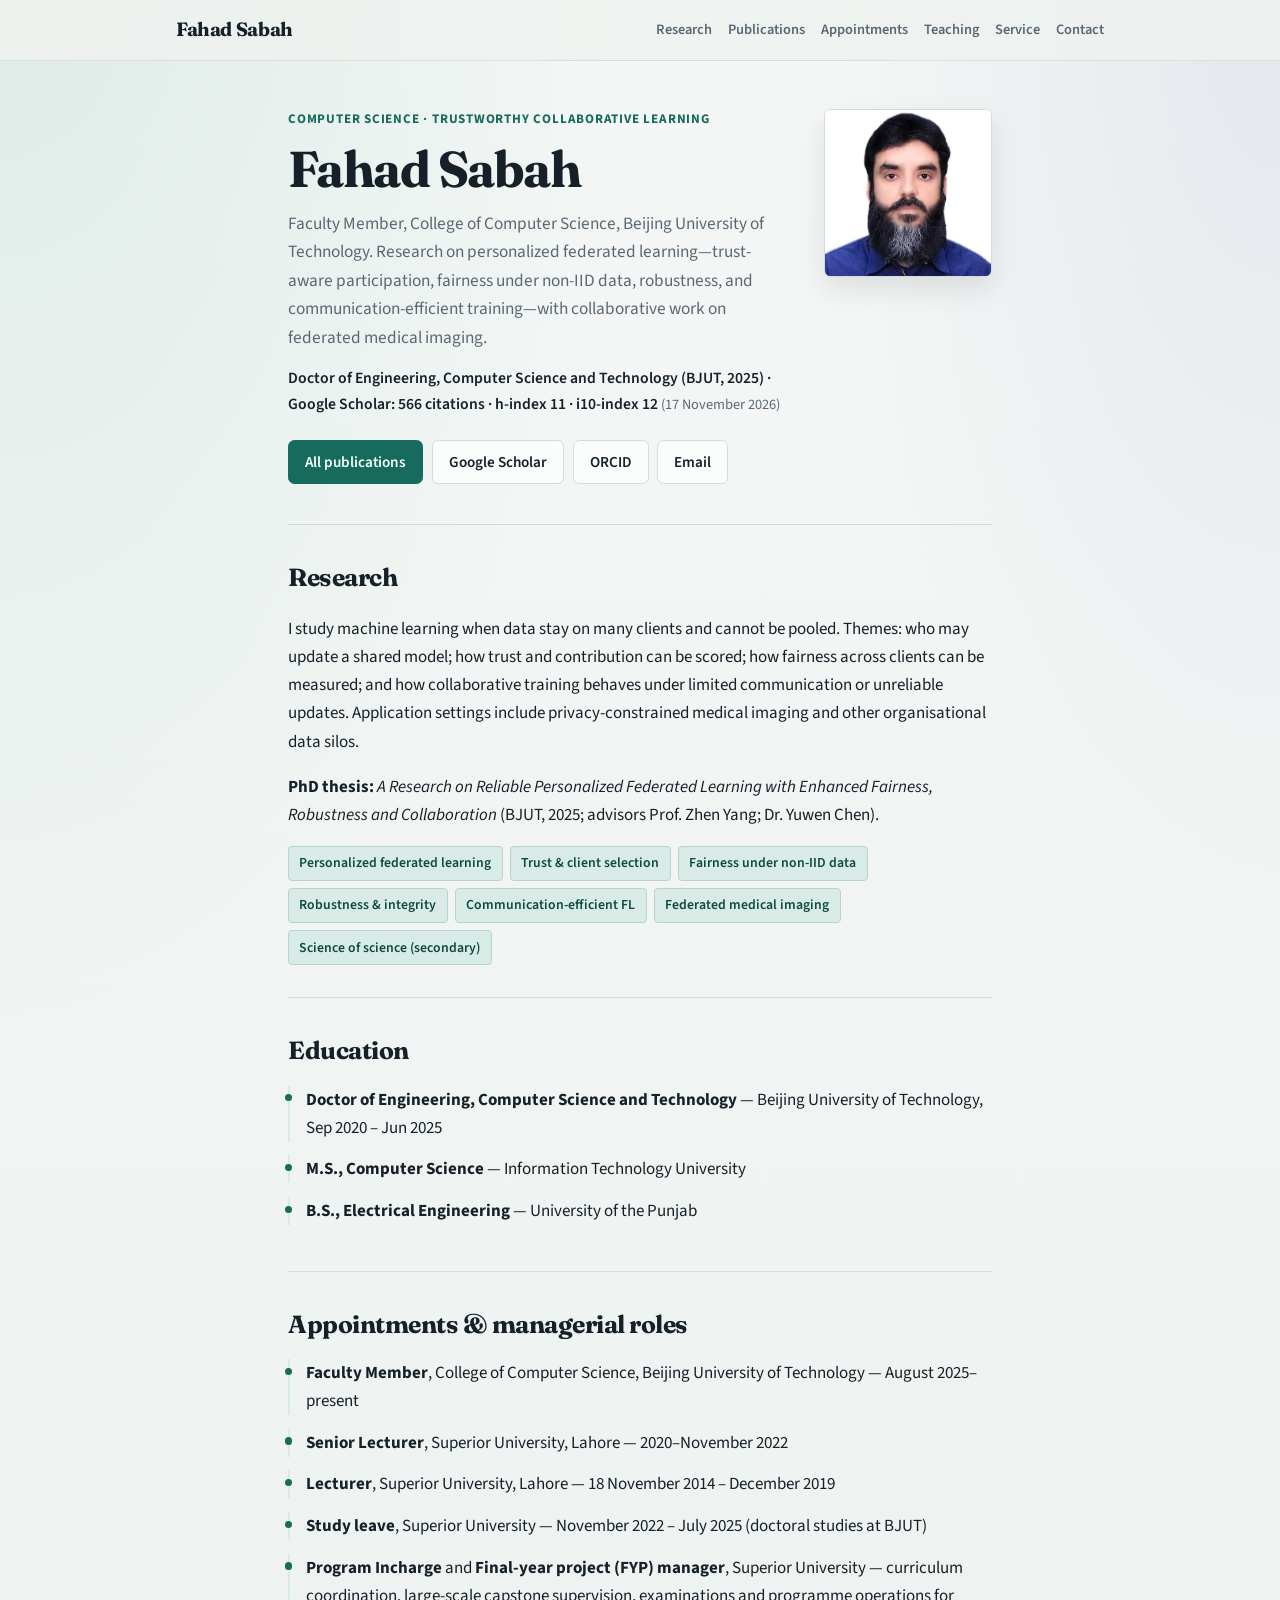
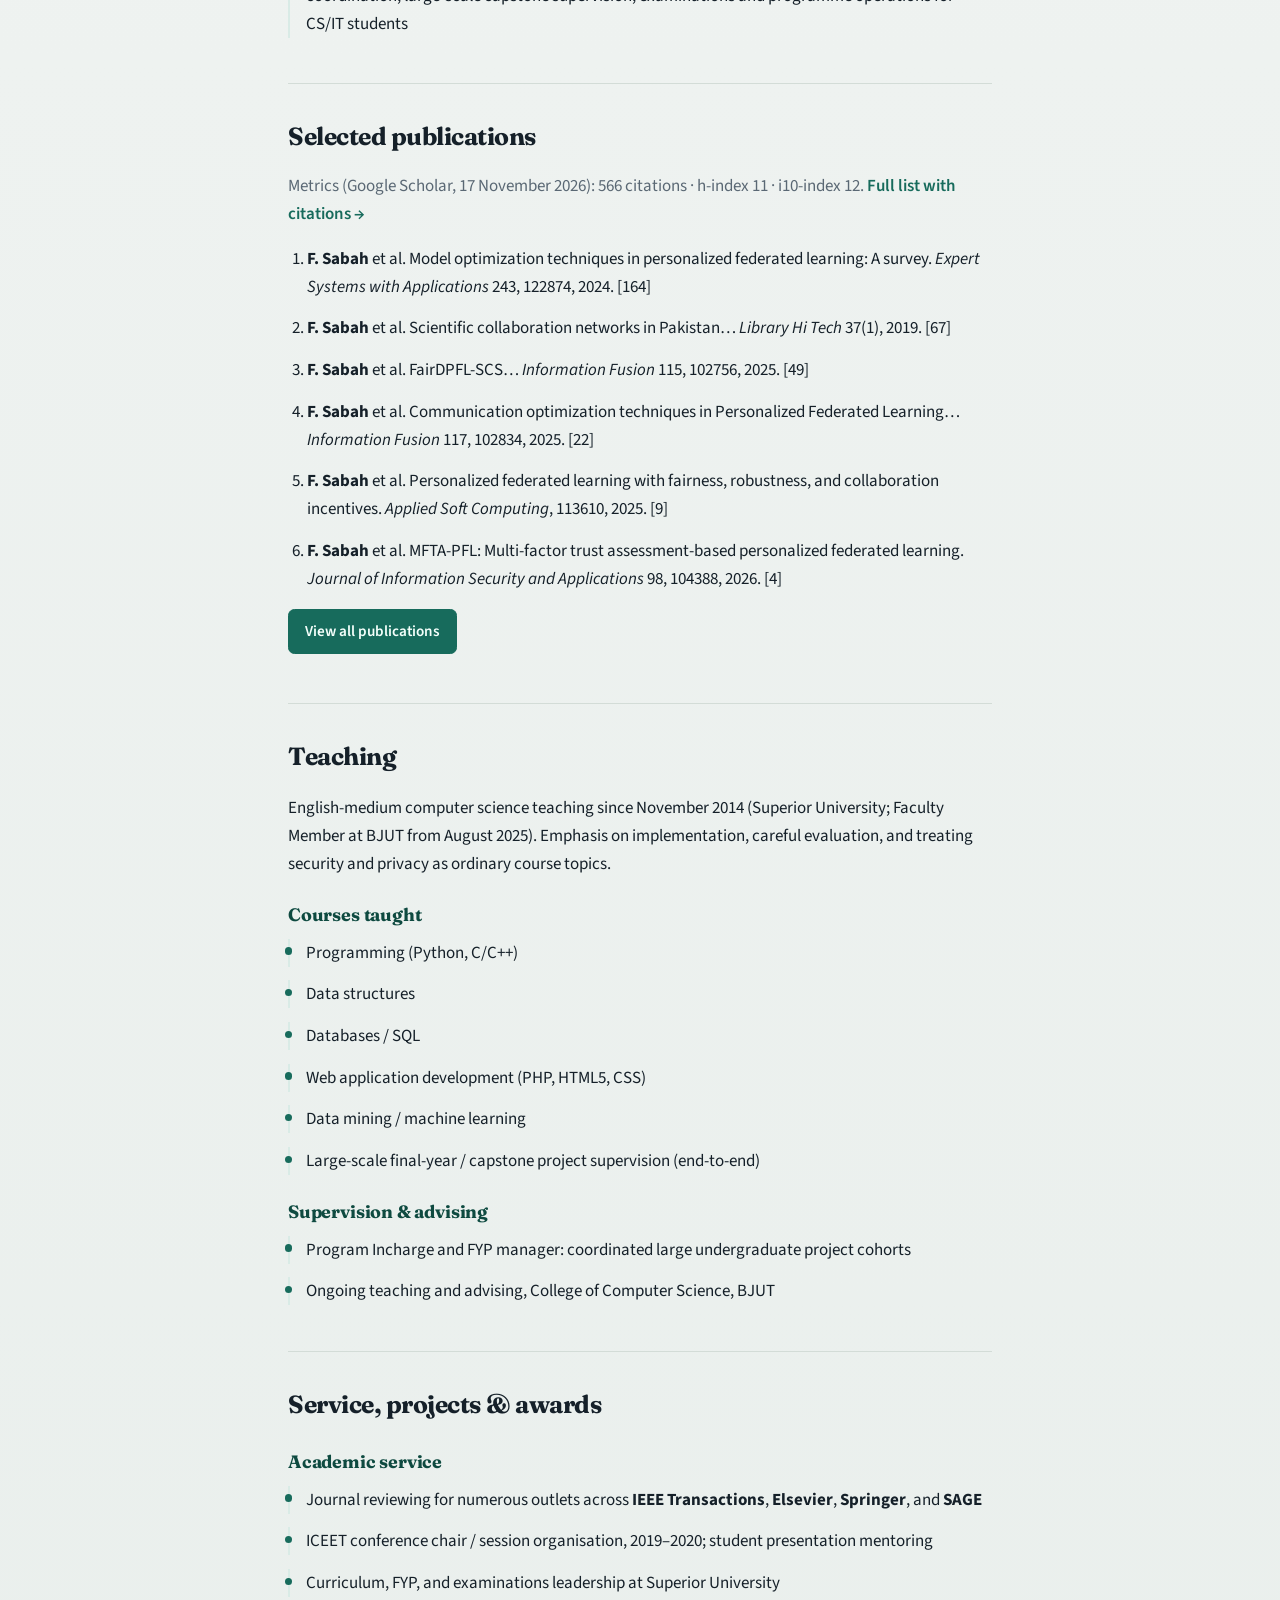
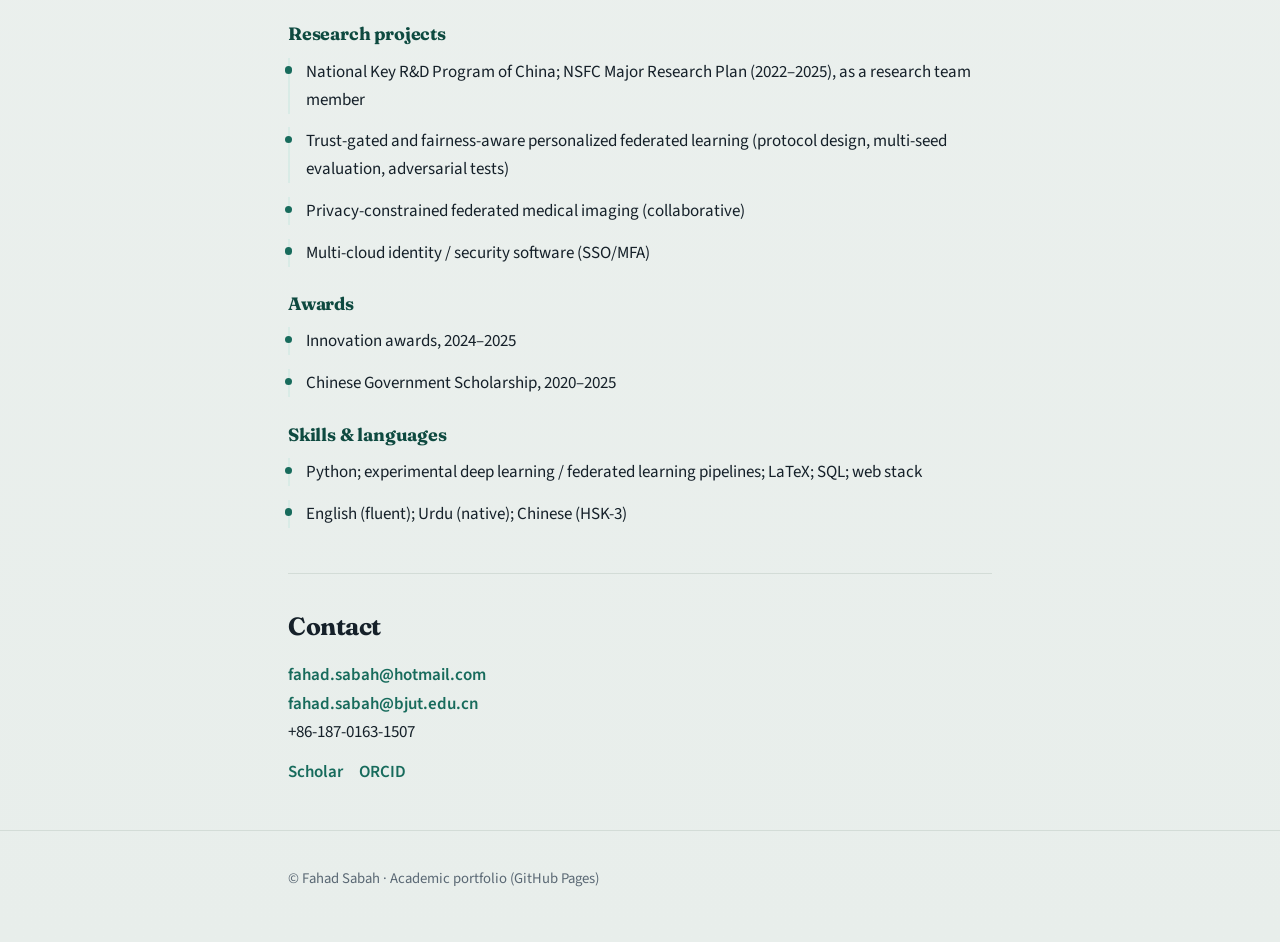
==== commit 6186c1a6: "Improve portfolio layout, responsiveness, and year-wise publication lists Co-authored-by: Cursor <cu" ====
--- a/index.html
+++ b/index.html
@@ -27,7 +27,6 @@
 
   <main>
     <section class="hero wrap hero-with-photo">
-      <img class="portrait" src="photo.jpg" width="200" height="200" alt="Portrait of Fahad Sabah" />
       <div class="hero-text">
         <p class="eyebrow">Computer Science · Trustworthy Collaborative Learning</p>
         <h1>Fahad Sabah</h1>
@@ -48,6 +47,9 @@
           <a class="btn" href="mailto:fahad.sabah@hotmail.com">Email</a>
         </div>
       </div>
+      <div class="portrait-wrap">
+        <img class="portrait" src="photo.jpg" width="200" height="200" alt="Portrait of Fahad Sabah" />
+      </div>
     </section>
 
     <section id="research" class="wrap section">
--- a/styles.css
+++ b/styles.css
@@ -1,12 +1,77 @@
 :root {
-  --ink: #1a1f1c;
-  --muted: #4a554e;
-  --paper: #f3efe6;
-  --panel: #fffdf8;
-  --line: #d4cdc0;
-  --accent: #0f5c4c;
-  --accent-soft: #d7ebe4;
-  --max: 52rem;
+  --ink: #152029;
+  --muted: #5a6874;
+  --paper: #eef2f0;
+  --panel: #fbfcfc;
+  --line: #d3dcd7;
+  --accent: #176b5c;
+  --accent-deep: #0e4a40;
+  --accent-soft: #d9ebe6;
+  --max: 44rem;
+  --header: 58rem;
+  --radius: 0.4rem;
+  --ease: cubic-bezier(0.22, 1, 0.36, 1);
+}
+
+*,
+*::before,
+*::after {
+  box-sizing: border-box;
+}
+
+html {
+  scroll-behavior: smooth;
+}
+
+body {
+  margin: 0;
+  font-family: "Source Sans 3", "Segoe UI", sans-serif;
+  font-size: 1.0625rem;
+  line-height: 1.65;
+  color: var(--ink);
+  background:
+    radial-gradient(ellipse 90% 55% at 0% -5%, #dceae5 0%, transparent 55%),
+    radial-gradient(ellipse 70% 45% at 100% 0%, #e4e8ee 0%, transparent 50%),
+    linear-gradient(180deg, #f4f7f5 0%, var(--paper) 40%, #e8eeeb 100%);
+  min-height: 100vh;
+}
+
+img {
+  max-width: 100%;
+  display: block;
+}
+
+.wrap {
+  width: min(100% - 2rem, var(--max));
+  margin-inline: auto;
+}
+
+.site-header {
+  position: sticky;
+  top: 0;
+  z-index: 20;
+  backdrop-filter: blur(12px);
+  background: color-mix(in srgb, var(--paper) 82%, transparent);
+  border-bottom: 1px solid color-mix(in srgb, var(--line) 80%, transparent);
+  animation: header-in 0.6s var(--ease) both;
+}
+
+.site-header .wrap {
+  width: min(100% - 2rem, var(--header));
+  display: flex;
+  align-items: center;
+  justify-content: space-between;
+  gap: 1rem;
+  padding: 0.9rem 0;
+}
+
+.brand {
+  margin: 0;
+  font-family: Fraunces, Georgia, serif;
+  font-weight: 700;
+  font-size: 1.2rem;
+  letter-spacing: -0.02em;
+  flex-shrink: 0;
 }
 
 .brand a {
@@ -14,52 +79,361 @@
   text-decoration: none;
 }
 
-.hero-with-photo {
+nav {
+  display: flex;
+  flex-wrap: wrap;
+  justify-content: flex-end;
+  gap: 0.35rem 1rem;
+}
+
+nav a {
+  color: var(--muted);
+  text-decoration: none;
+  font-weight: 600;
+  font-size: 0.9rem;
+  position: relative;
+  padding: 0.15rem 0;
+}
+
+nav a::after {
+  content: "";
+  position: absolute;
+  left: 0;
+  right: 0;
+  bottom: -0.15rem;
+  height: 2px;
+  background: var(--accent);
+  transform: scaleX(0);
+  transform-origin: left;
+  transition: transform 0.25s var(--ease);
+}
+
+nav a:hover,
+nav a[aria-current="page"] {
+  color: var(--accent-deep);
+}
+
+nav a:hover::after,
+nav a[aria-current="page"]::after {
+  transform: scaleX(1);
+}
+
+.hero {
+  padding: 3rem 0 2.5rem;
+  animation: rise 0.8s var(--ease) 0.08s both;
+}
+
+.hero-with-photo,
+.page-hero-with-photo {
   display: grid;
-  grid-template-columns: auto 1fr;
-  gap: 1.75rem 2rem;
-  align-items: start;
+  grid-template-columns: minmax(0, 1fr) 10.5rem;
+  gap: 1.75rem 2.25rem;
+  align-items: center;
+}
+
+.hero-text {
+  min-width: 0;
+}
+
+.portrait-wrap {
+  justify-self: end;
+  align-self: start;
 }
 
 .portrait {
-  width: 11rem;
-  height: 11rem;
+  width: 10.5rem;
+  height: 10.5rem;
   object-fit: cover;
-  object-position: center top;
-  border-radius: 0.45rem;
+  object-position: center 18%;
+  border-radius: var(--radius);
   border: 1px solid var(--line);
   background: var(--panel);
-  box-shadow: 0 8px 24px color-mix(in srgb, var(--ink) 12%, transparent);
-}
-
-.portrait-lg {
-  width: 10rem;
-  height: 10rem;
+  box-shadow: 0 12px 28px color-mix(in srgb, var(--ink) 10%, transparent);
+  animation: rise 0.9s var(--ease) 0.15s both;
 }
 
 .page-hero {
-  padding: 2.75rem 0 1.25rem;
+  padding: 2.5rem 0 1.25rem;
+  animation: rise 0.7s var(--ease) both;
 }
 
 .page-hero-with-photo {
-  display: grid;
-  grid-template-columns: auto 1fr;
-  gap: 1.5rem 1.75rem;
+  grid-template-columns: 8.5rem minmax(0, 1fr);
   align-items: start;
 }
 
+.page-hero-with-photo .portrait {
+  width: 8.5rem;
+  height: 8.5rem;
+  justify-self: start;
+}
+
+.eyebrow {
+  margin: 0 0 0.65rem;
+  color: var(--accent);
+  font-weight: 700;
+  font-size: 0.82rem;
+  letter-spacing: 0.06em;
+  text-transform: uppercase;
+}
+
+h1 {
+  margin: 0 0 0.85rem;
+  font-family: Fraunces, Georgia, serif;
+  font-size: clamp(2.15rem, 5.5vw, 3.15rem);
+  line-height: 1.08;
+  letter-spacing: -0.03em;
+}
+
+.lede {
+  margin: 0 0 0.9rem;
+  font-size: 1.08rem;
+  color: var(--muted);
+  max-width: 36rem;
+}
+
+.meta {
+  margin: 0 0 1.35rem;
+  color: var(--ink);
+  font-weight: 600;
+  font-size: 0.98rem;
+}
+
+.meta-note {
+  display: inline-block;
+  font-weight: 400;
+  color: var(--muted);
+  font-size: 0.9rem;
+}
+
+.cta {
+  display: flex;
+  flex-wrap: wrap;
+  gap: 0.55rem;
+}
+
+.btn {
+  display: inline-flex;
+  align-items: center;
+  justify-content: center;
+  padding: 0.55rem 1rem;
+  border: 1px solid var(--line);
+  border-radius: var(--radius);
+  background: var(--panel);
+  color: var(--ink);
+  text-decoration: none;
+  font-weight: 600;
+  font-size: 0.95rem;
+  transition: border-color 0.2s ease, color 0.2s ease, background 0.2s ease, transform 0.2s var(--ease);
+}
+
+.btn:hover {
+  border-color: var(--accent);
+  color: var(--accent-deep);
+  transform: translateY(-1px);
+}
+
+.btn.primary {
+  background: var(--accent);
+  border-color: var(--accent);
+  color: #f4fffb;
+}
+
+.btn.primary:hover {
+  background: var(--accent-deep);
+  border-color: var(--accent-deep);
+  color: #fff;
+}
+
+.section {
+  padding: 2rem 0;
+  border-top: 1px solid var(--line);
+  animation: rise 0.7s var(--ease) both;
+}
+
+.section:nth-of-type(odd) {
+  animation-delay: 0.05s;
+}
+
+h2 {
+  margin: 0 0 0.9rem;
+  font-family: Fraunces, Georgia, serif;
+  font-size: 1.55rem;
+  letter-spacing: -0.02em;
+}
+
+h3 {
+  margin: 1.4rem 0 0.55rem;
+  font-family: Fraunces, Georgia, serif;
+  font-size: 1.12rem;
+  letter-spacing: -0.01em;
+  color: var(--accent-deep);
+}
+
+.section > h2 + .table-scroll,
+.section > h2 + .year-block {
+  margin-top: 0.35rem;
+}
+
 .section > h2 {
-  margin-top: 1.75rem;
+  margin-top: 2rem;
+  padding-top: 0.35rem;
 }
 
 .section > h2:first-child {
   margin-top: 0;
+  padding-top: 0;
+}
+
+.chips {
+  display: flex;
+  flex-wrap: wrap;
+  gap: 0.45rem;
+  list-style: none;
+  padding: 0;
+  margin: 1.1rem 0 0;
+}
+
+.chips li {
+  padding: 0.32rem 0.65rem;
+  background: var(--accent-soft);
+  color: var(--accent-deep);
+  border-radius: 0.28rem;
+  font-size: 0.86rem;
+  font-weight: 600;
+  border: 1px solid color-mix(in srgb, var(--accent) 18%, transparent);
+}
+
+.pubs {
+  margin: 0;
+  padding-left: 1.2rem;
+}
+
+.pubs li {
+  margin-bottom: 0.85rem;
+}
+
+.pubs a,
+.more a:not(.btn) {
+  color: var(--accent);
+  font-weight: 600;
+  text-decoration: none;
+}
+
+.pubs a:hover,
+.more a:not(.btn):hover {
+  text-decoration: underline;
+}
+
+.more {
+  margin-top: 1rem;
+  color: var(--muted);
+}
+
+.timeline {
+  margin: 0;
+  padding: 0;
+  list-style: none;
+}
+
+.timeline li {
+  position: relative;
+  margin: 0 0 0.85rem;
+  padding-left: 1rem;
+  border-left: 2px solid var(--accent-soft);
+}
+
+.timeline li::before {
+  content: "";
+  position: absolute;
+  left: -0.3rem;
+  top: 0.55rem;
+  width: 0.45rem;
+  height: 0.45rem;
+  border-radius: 50%;
+  background: var(--accent);
+}
+
+.contact p {
+  margin: 0 0 0.75rem;
+}
+
+.contact a {
+  color: var(--accent);
+  font-weight: 600;
+  text-decoration: none;
+}
+
+.profiles {
+  display: flex;
+  flex-wrap: wrap;
+  gap: 1rem;
+}
+
+.site-footer {
+  border-top: 1px solid var(--line);
+  padding: 1.35rem 0 2.25rem;
+  color: var(--muted);
+  font-size: 0.92rem;
+}
+
+.site-footer a {
+  color: var(--accent);
+  font-weight: 600;
+  text-decoration: none;
+}
+
+/* Publications year lists */
+.year-block {
+  margin-bottom: 0.5rem;
+}
+
+.pub-item {
+  display: grid;
+  grid-template-columns: minmax(0, 1fr) auto;
+  gap: 0.75rem 1rem;
+  align-items: start;
+  padding: 0.95rem 0;
+  border-bottom: 1px solid var(--line);
+}
+
+.pub-item:last-child {
+  border-bottom: none;
+}
+
+.pub-title {
+  display: block;
+  font-weight: 700;
+  margin-bottom: 0.2rem;
+  line-height: 1.35;
+}
+
+.pub-authors,
+.pub-venue {
+  display: block;
+  color: var(--muted);
+  font-size: 0.92rem;
+}
+
+.cite {
+  display: inline-flex;
+  align-items: center;
+  justify-content: center;
+  min-width: 2.6rem;
+  padding: 0.28rem 0.55rem;
+  border-radius: 0.28rem;
+  background: var(--accent-soft);
+  color: var(--accent-deep);
+  font-weight: 700;
+  font-size: 0.88rem;
+  font-variant-numeric: tabular-nums;
+  white-space: nowrap;
 }
 
 .table-scroll {
   overflow-x: auto;
   border: 1px solid var(--line);
-  border-radius: 0.4rem;
+  border-radius: var(--radius);
   background: var(--panel);
 }
 
@@ -71,7 +445,7 @@
 
 .pub-table th,
 .pub-table td {
-  padding: 0.75rem 0.9rem;
+  padding: 0.8rem 0.95rem;
   text-align: left;
   vertical-align: top;
   border-bottom: 1px solid var(--line);
@@ -79,8 +453,8 @@
 
 .pub-table th {
   background: var(--accent-soft);
-  color: var(--accent);
-  font-size: 0.82rem;
+  color: var(--accent-deep);
+  font-size: 0.78rem;
   text-transform: uppercase;
   letter-spacing: 0.04em;
 }
@@ -90,296 +464,122 @@
 }
 
 .pub-table .num {
-  width: 4.5rem;
+  width: 4.25rem;
   text-align: right;
   white-space: nowrap;
   font-variant-numeric: tabular-nums;
-  font-weight: 600;
-}
-
-.pub-title {
-  display: block;
   font-weight: 700;
-  margin-bottom: 0.2rem;
-}
-
-.pub-authors,
-.pub-venue {
-  display: block;
-  color: var(--muted);
-  font-size: 0.9rem;
-}
-
-.site-footer a {
-  color: var(--accent);
-  font-weight: 600;
-  text-decoration: none;
-}
-
-*,
-*::before,
-*::after {
-  box-sizing: border-box;
-}
-
-html {
-  scroll-behavior: smooth;
-}
-
-body {
-  margin: 0;
-  font-family: "Source Sans 3", "Segoe UI", sans-serif;
-  font-size: 1.05rem;
-  line-height: 1.6;
-  color: var(--ink);
-  background:
-    radial-gradient(ellipse 80% 50% at 10% -10%, #e4efe9 0%, transparent 55%),
-    radial-gradient(ellipse 60% 40% at 100% 0%, #efe6d6 0%, transparent 50%),
-    var(--paper);
-}
-
-.wrap {
-  width: min(100% - 2rem, var(--max));
-  margin-inline: auto;
-}
-
-.site-header {
-  position: sticky;
-  top: 0;
-  z-index: 10;
-  backdrop-filter: blur(10px);
-  background: color-mix(in srgb, var(--paper) 88%, transparent);
-  border-bottom: 1px solid var(--line);
-}
-
-.site-header .wrap {
-  display: flex;
-  align-items: center;
-  justify-content: space-between;
-  gap: 1rem;
-  padding: 0.85rem 0;
-  width: min(100% - 2rem, 52rem);
-}
-
-.brand {
-  margin: 0;
-  font-family: Fraunces, Georgia, serif;
-  font-weight: 700;
-  font-size: 1.15rem;
-  letter-spacing: -0.02em;
-}
-
-nav {
-  display: flex;
-  flex-wrap: wrap;
-  gap: 0.85rem 1.1rem;
-}
-
-nav a {
-  color: var(--muted);
-  text-decoration: none;
-  font-weight: 600;
-  font-size: 0.92rem;
-}
-
-nav a:hover {
-  color: var(--accent);
-}
-
-.hero {
-  padding: 3.5rem 0 2.5rem;
-}
-
-.eyebrow {
-  margin: 0 0 0.75rem;
-  color: var(--accent);
-  font-weight: 700;
-  font-size: 0.88rem;
-  letter-spacing: 0.04em;
-  text-transform: uppercase;
-}
-
-h1 {
-  margin: 0 0 0.85rem;
-  font-family: Fraunces, Georgia, serif;
-  font-size: clamp(2.4rem, 6vw, 3.4rem);
-  line-height: 1.1;
-  letter-spacing: -0.03em;
-}
-
-.lede {
-  margin: 0 0 1rem;
-  font-size: 1.15rem;
-  color: var(--muted);
-  max-width: 38rem;
-}
-
-.meta {
-  margin: 0 0 1.5rem;
-  color: var(--ink);
-  font-weight: 600;
-}
-
-.meta-note {
-  display: inline-block;
-  font-weight: 400;
-  color: var(--muted);
-  font-size: 0.92rem;
-}
-
-.cta {
-  display: flex;
-  flex-wrap: wrap;
-  gap: 0.65rem;
-}
-
-.btn {
-  display: inline-block;
-  padding: 0.55rem 1rem;
-  border: 1px solid var(--line);
-  border-radius: 0.35rem;
-  background: var(--panel);
-  color: var(--ink);
-  text-decoration: none;
-  font-weight: 600;
-}
-
-.btn:hover {
-  border-color: var(--accent);
-  color: var(--accent);
-}
-
-.btn.primary {
-  background: var(--accent);
-  border-color: var(--accent);
-  color: #f7fffb;
-}
-
-.btn.primary:hover {
-  filter: brightness(1.08);
-  color: #fff;
-}
-
-.section {
-  padding: 1.75rem 0 2rem;
-  border-top: 1px solid var(--line);
-}
-
-h2 {
-  margin: 0 0 0.85rem;
-  font-family: Fraunces, Georgia, serif;
-  font-size: 1.65rem;
-  letter-spacing: -0.02em;
-}
-
-h3 {
-  margin: 1.35rem 0 0.55rem;
-  font-family: Fraunces, Georgia, serif;
-  font-size: 1.15rem;
-  letter-spacing: -0.01em;
-  color: var(--accent);
-}
-
-.section h3:first-of-type {
-  margin-top: 0.85rem;
-}
-
-.chips {
-  display: flex;
-  flex-wrap: wrap;
-  gap: 0.5rem;
-  list-style: none;
-  padding: 0;
-  margin: 1.1rem 0 0;
-}
-
-.chips li {
-  padding: 0.35rem 0.7rem;
-  background: var(--accent-soft);
-  color: var(--accent);
-  border-radius: 999px;
-  font-size: 0.88rem;
-  font-weight: 600;
-}
-
-.pubs {
-  margin: 0;
-  padding-left: 1.2rem;
-}
-
-.pubs li {
-  margin-bottom: 0.9rem;
-}
-
-.pubs a {
-  color: var(--accent);
-  font-weight: 600;
-  text-decoration: none;
-}
-
-.pubs a:hover {
-  text-decoration: underline;
-}
-
-.more {
-  margin-top: 1rem;
-  color: var(--muted);
-}
-
-.more a {
-  color: var(--accent);
-  font-weight: 600;
-}
-
-.timeline {
-  margin: 0;
-  padding-left: 1.2rem;
-}
-
-.timeline li {
-  margin-bottom: 0.65rem;
-}
-
-.contact p {
-  margin: 0 0 0.75rem;
-}
-
-.contact a {
-  color: var(--accent);
-  font-weight: 600;
-  text-decoration: none;
-}
-
-.profiles {
-  display: flex;
-  gap: 1rem;
-}
-
-.site-footer {
-  border-top: 1px solid var(--line);
-  padding: 1.25rem 0 2rem;
-  color: var(--muted);
-  font-size: 0.92rem;
-}
-
-@media (max-width: 640px) {
+  color: var(--accent-deep);
+}
+
+@keyframes rise {
+  from {
+    opacity: 0;
+    transform: translateY(12px);
+  }
+  to {
+    opacity: 1;
+    transform: translateY(0);
+  }
+}
+
+@keyframes header-in {
+  from {
+    opacity: 0;
+    transform: translateY(-8px);
+  }
+  to {
+    opacity: 1;
+    transform: translateY(0);
+  }
+}
+
+@media (max-width: 720px) {
   .site-header .wrap {
     flex-direction: column;
     align-items: flex-start;
   }
 
+  nav {
+    justify-content: flex-start;
+  }
+
   .hero {
-    padding-top: 2.25rem;
-  }
-
-  .hero-with-photo,
+    padding-top: 2rem;
+  }
+
+  .hero-with-photo {
+    grid-template-columns: 1fr;
+    gap: 1.25rem;
+  }
+
+  .portrait-wrap {
+    justify-self: start;
+  }
+
+  .portrait {
+    width: 7.75rem;
+    height: 7.75rem;
+  }
+
   .page-hero-with-photo {
     grid-template-columns: 1fr;
   }
 
-  .portrait,
-  .portrait-lg {
-    width: 8rem;
-    height: 8rem;
-  }
-}
+  .page-hero-with-photo .portrait {
+    width: 7.25rem;
+    height: 7.25rem;
+  }
+
+  .pub-item {
+    grid-template-columns: 1fr;
+    gap: 0.45rem;
+  }
+
+  .cite {
+    justify-self: start;
+  }
+
+  .pub-table thead {
+    display: none;
+  }
+
+  .pub-table,
+  .pub-table tbody,
+  .pub-table tr,
+  .pub-table td {
+    display: block;
+    width: 100%;
+  }
+
+  .pub-table tr {
+    padding: 0.85rem 0.9rem;
+    border-bottom: 1px solid var(--line);
+  }
+
+  .pub-table td {
+    padding: 0.15rem 0;
+    border: none;
+  }
+
+  .pub-table .num {
+    width: auto;
+    text-align: left;
+    margin-top: 0.35rem;
+  }
+
+  .pub-table .num::before {
+    content: "Cited by ";
+    font-weight: 600;
+    color: var(--muted);
+  }
+}
+
+@media (prefers-reduced-motion: reduce) {
+  *,
+  *::before,
+  *::after {
+    animation: none !important;
+    transition: none !important;
+  }
+}
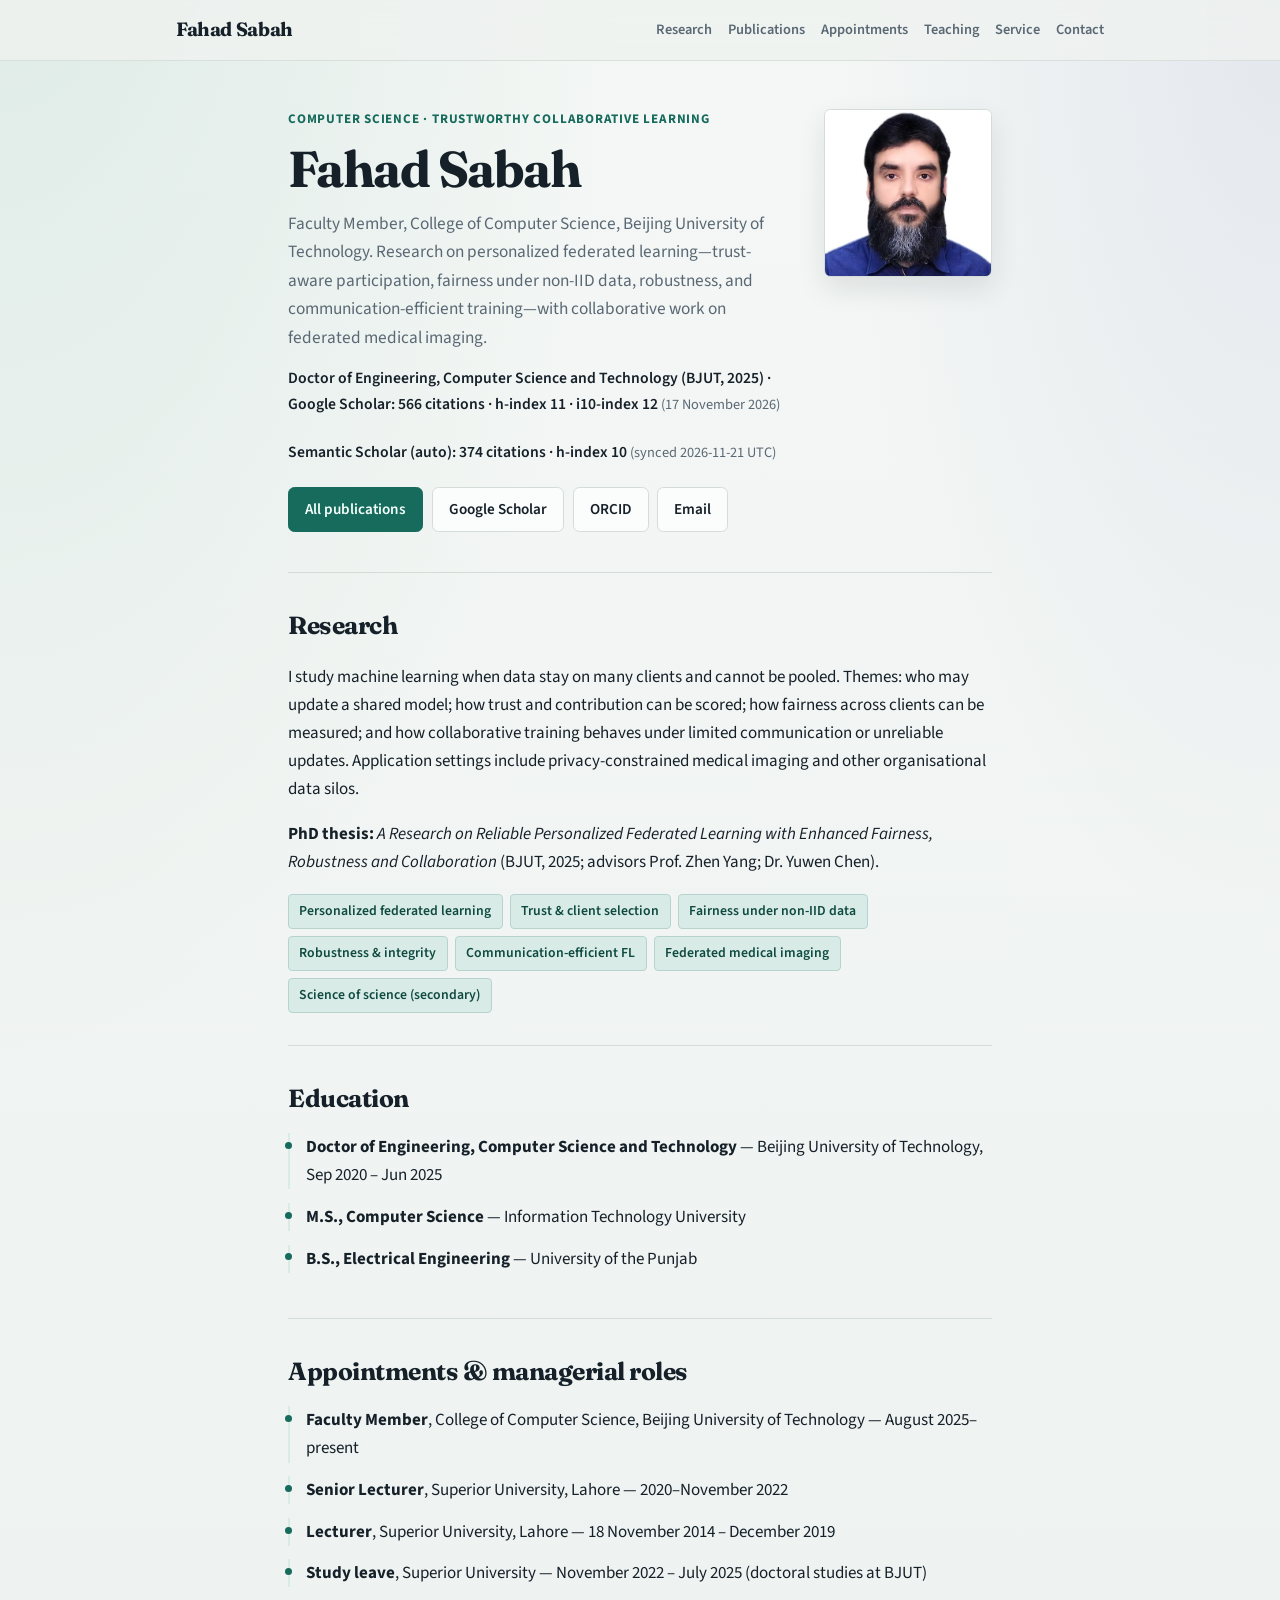
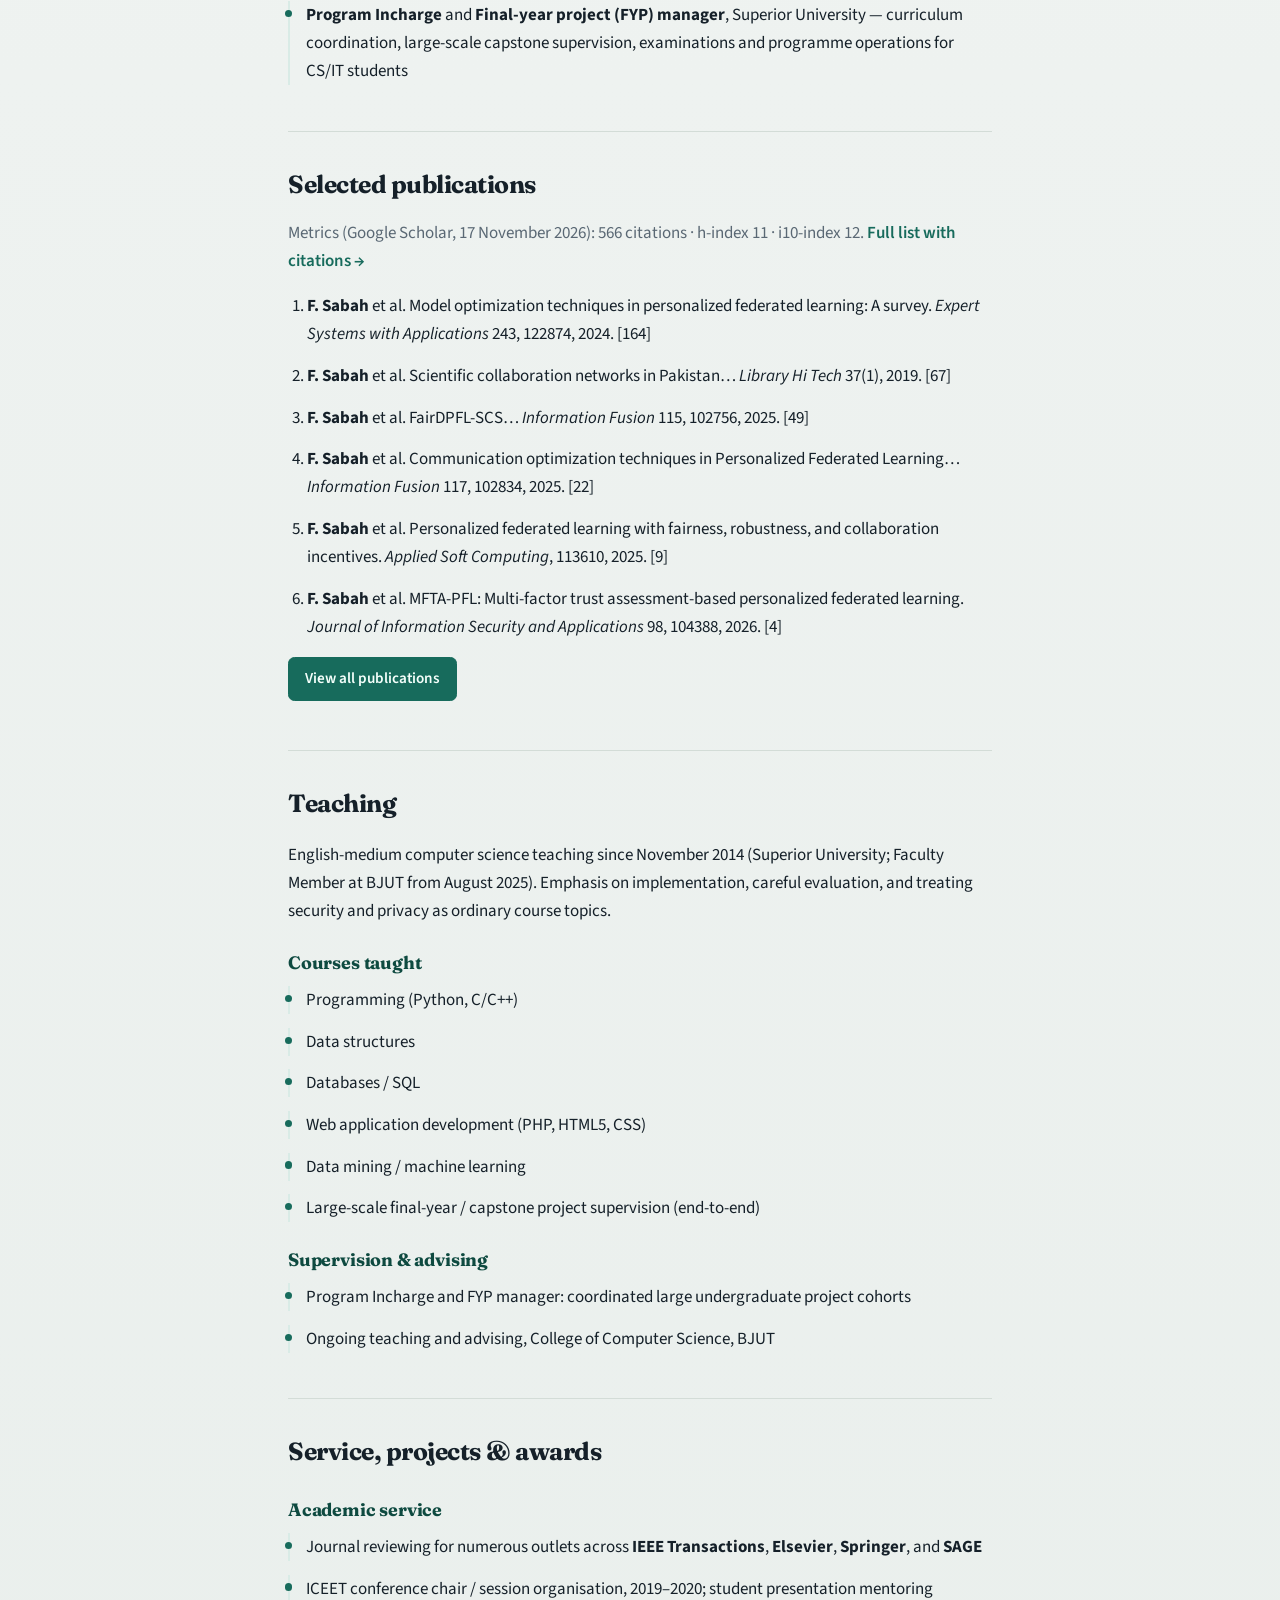
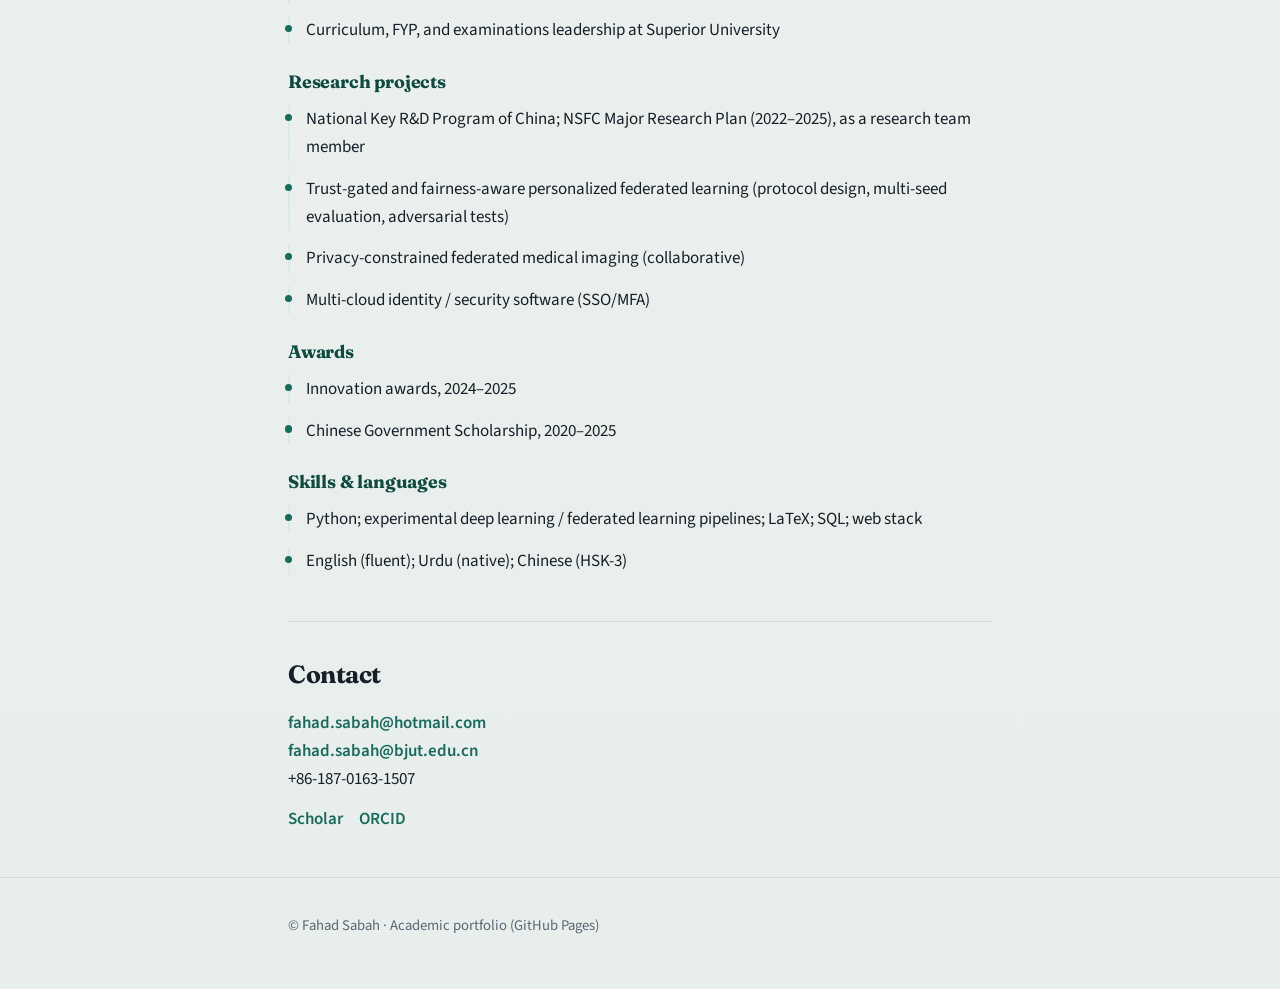
==== commit 7d6ab4a2: "Add Semantic Scholar sync for publications via weekly GitHub Action Co-authored-by: Cursor <cursorag" ====
--- a/index.html
+++ b/index.html
@@ -40,6 +40,7 @@
           Google Scholar: 566 citations · h-index 11 · i10-index 12
           <span class="meta-note">(17 November 2026)</span>
         </p>
+        <p class="meta" id="ss-metrics">Semantic Scholar (auto): 374 citations · h-index 10 <span class="meta-note">(synced 2026-11-21 UTC)</span></p>
         <div class="cta">
           <a class="btn primary" href="publications.html">All publications</a>
           <a class="btn" href="https://scholar.google.com/citations?user=o41wvoGBicEC">Google Scholar</a>
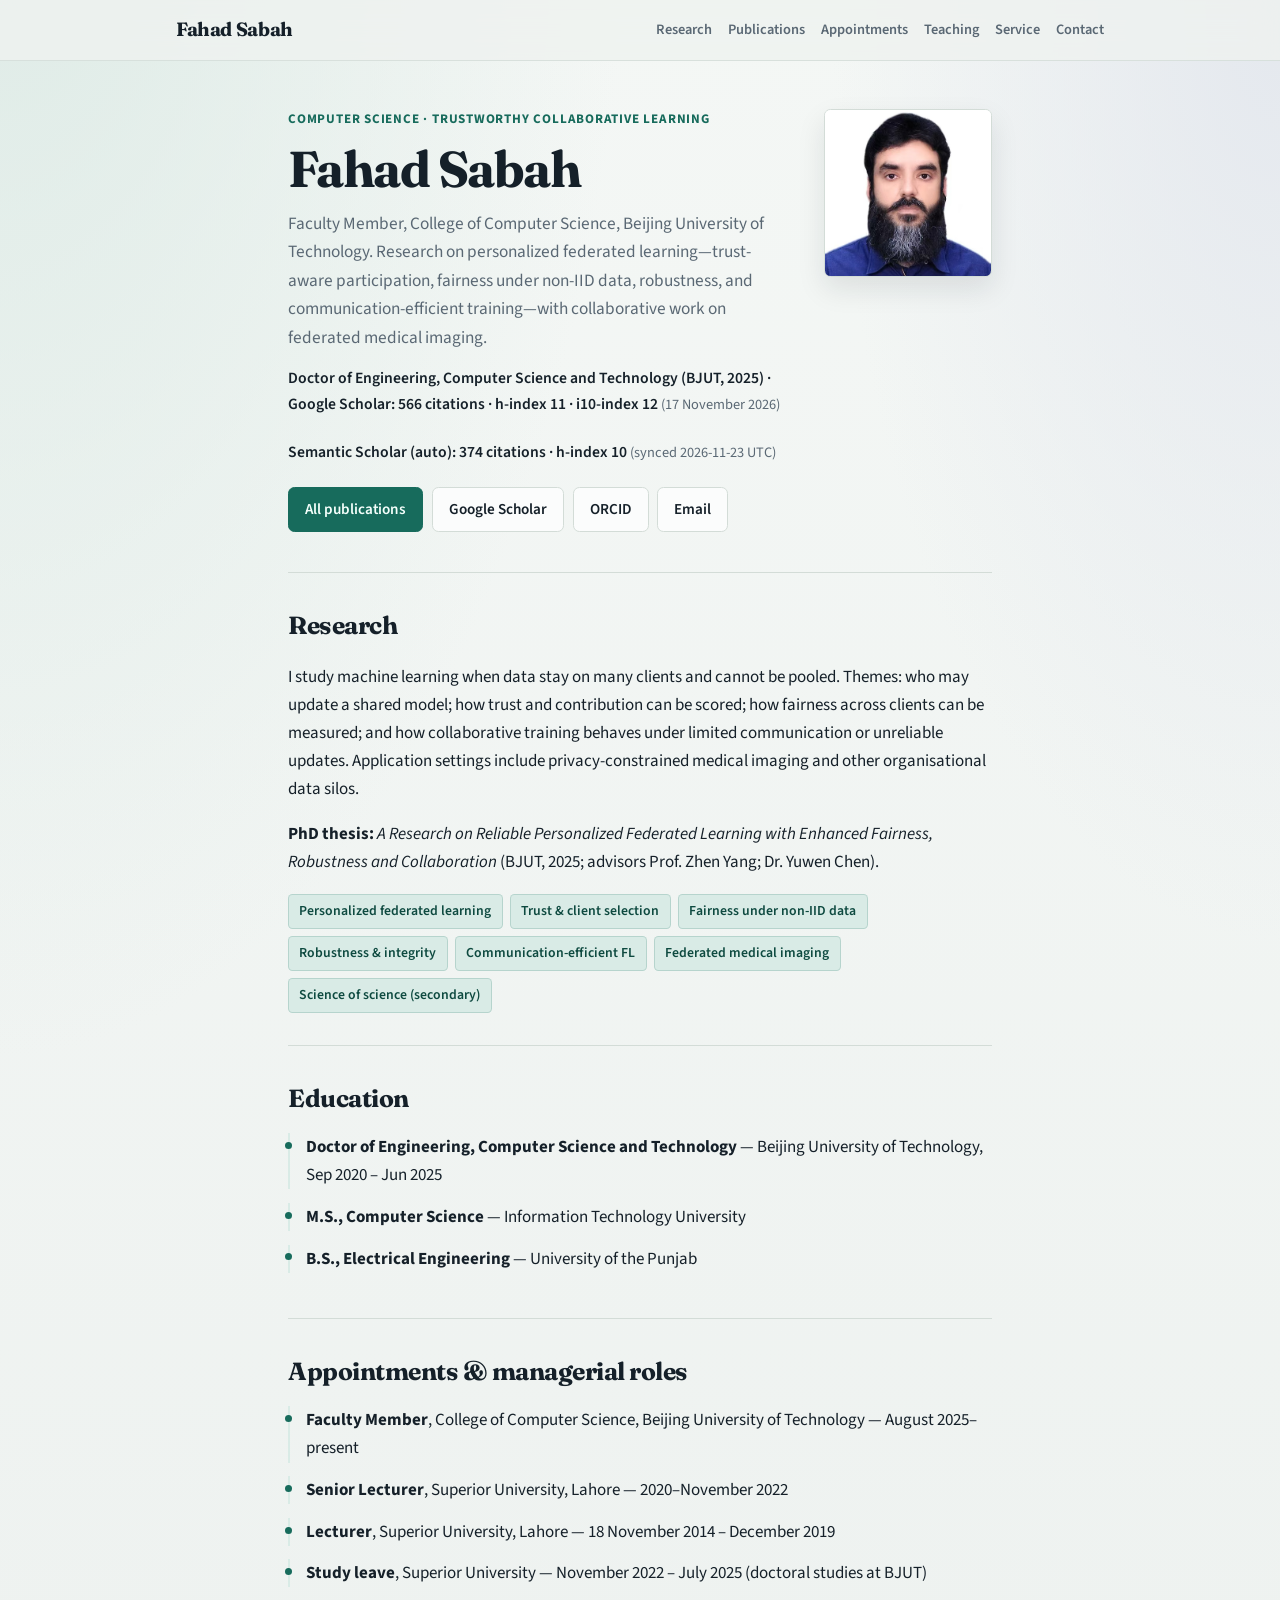
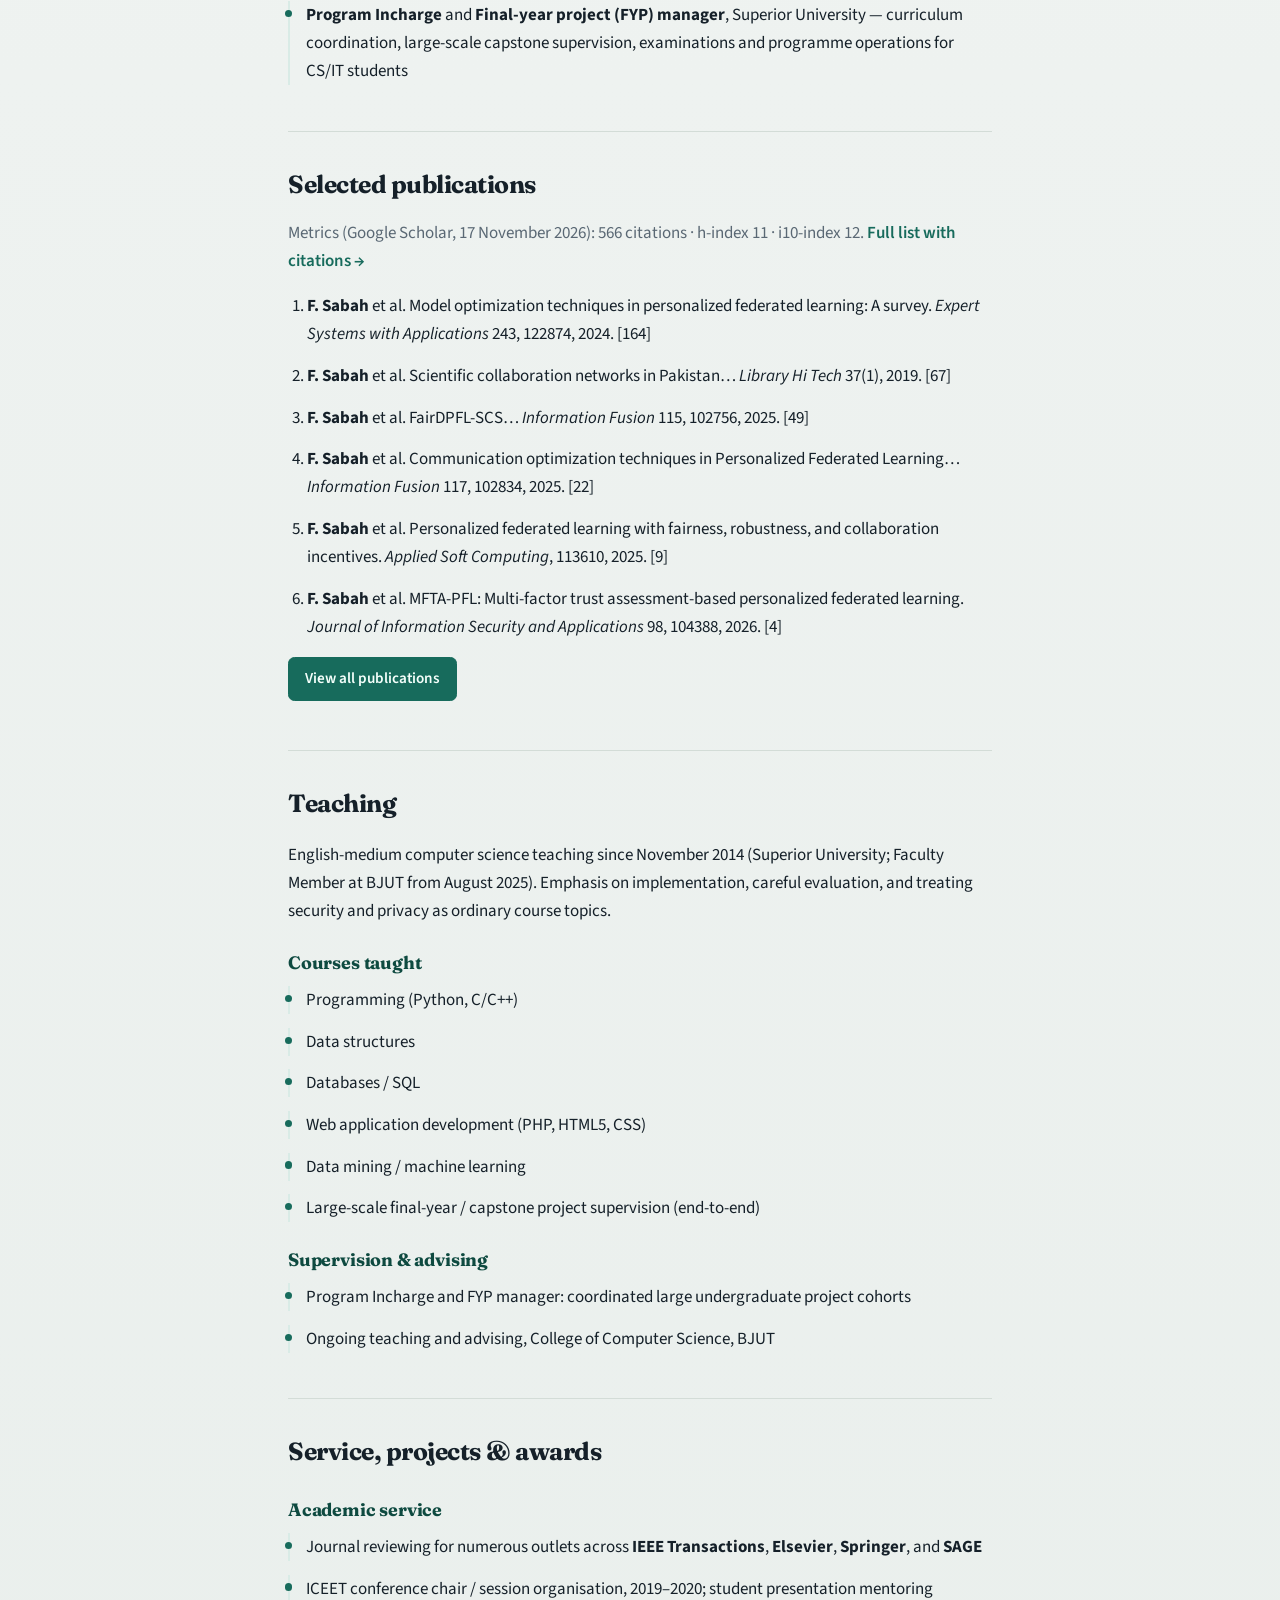
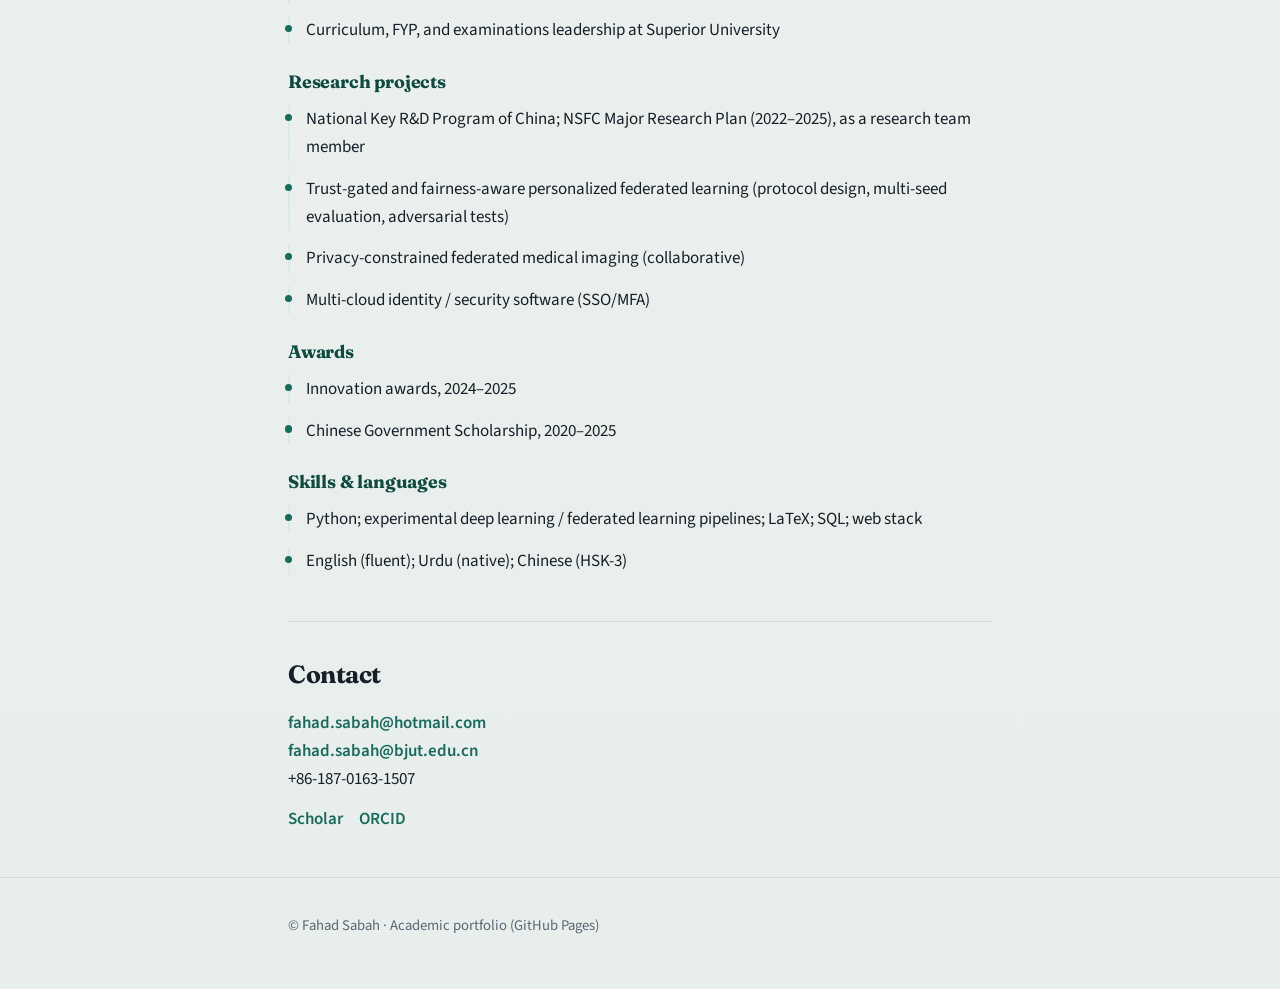
==== commit 42c2b7bf: "chore: sync publications from Semantic Scholar" ====
--- a/index.html
+++ b/index.html
@@ -40,7 +40,7 @@
           Google Scholar: 566 citations · h-index 11 · i10-index 12
           <span class="meta-note">(17 November 2026)</span>
         </p>
-        <p class="meta" id="ss-metrics">Semantic Scholar (auto): 374 citations · h-index 10 <span class="meta-note">(synced 2026-11-21 UTC)</span></p>
+        <p class="meta" id="ss-metrics">Semantic Scholar (auto): 374 citations · h-index 10 <span class="meta-note">(synced 2026-11-23 UTC)</span></p>
         <div class="cta">
           <a class="btn primary" href="publications.html">All publications</a>
           <a class="btn" href="https://scholar.google.com/citations?user=o41wvoGBicEC">Google Scholar</a>
